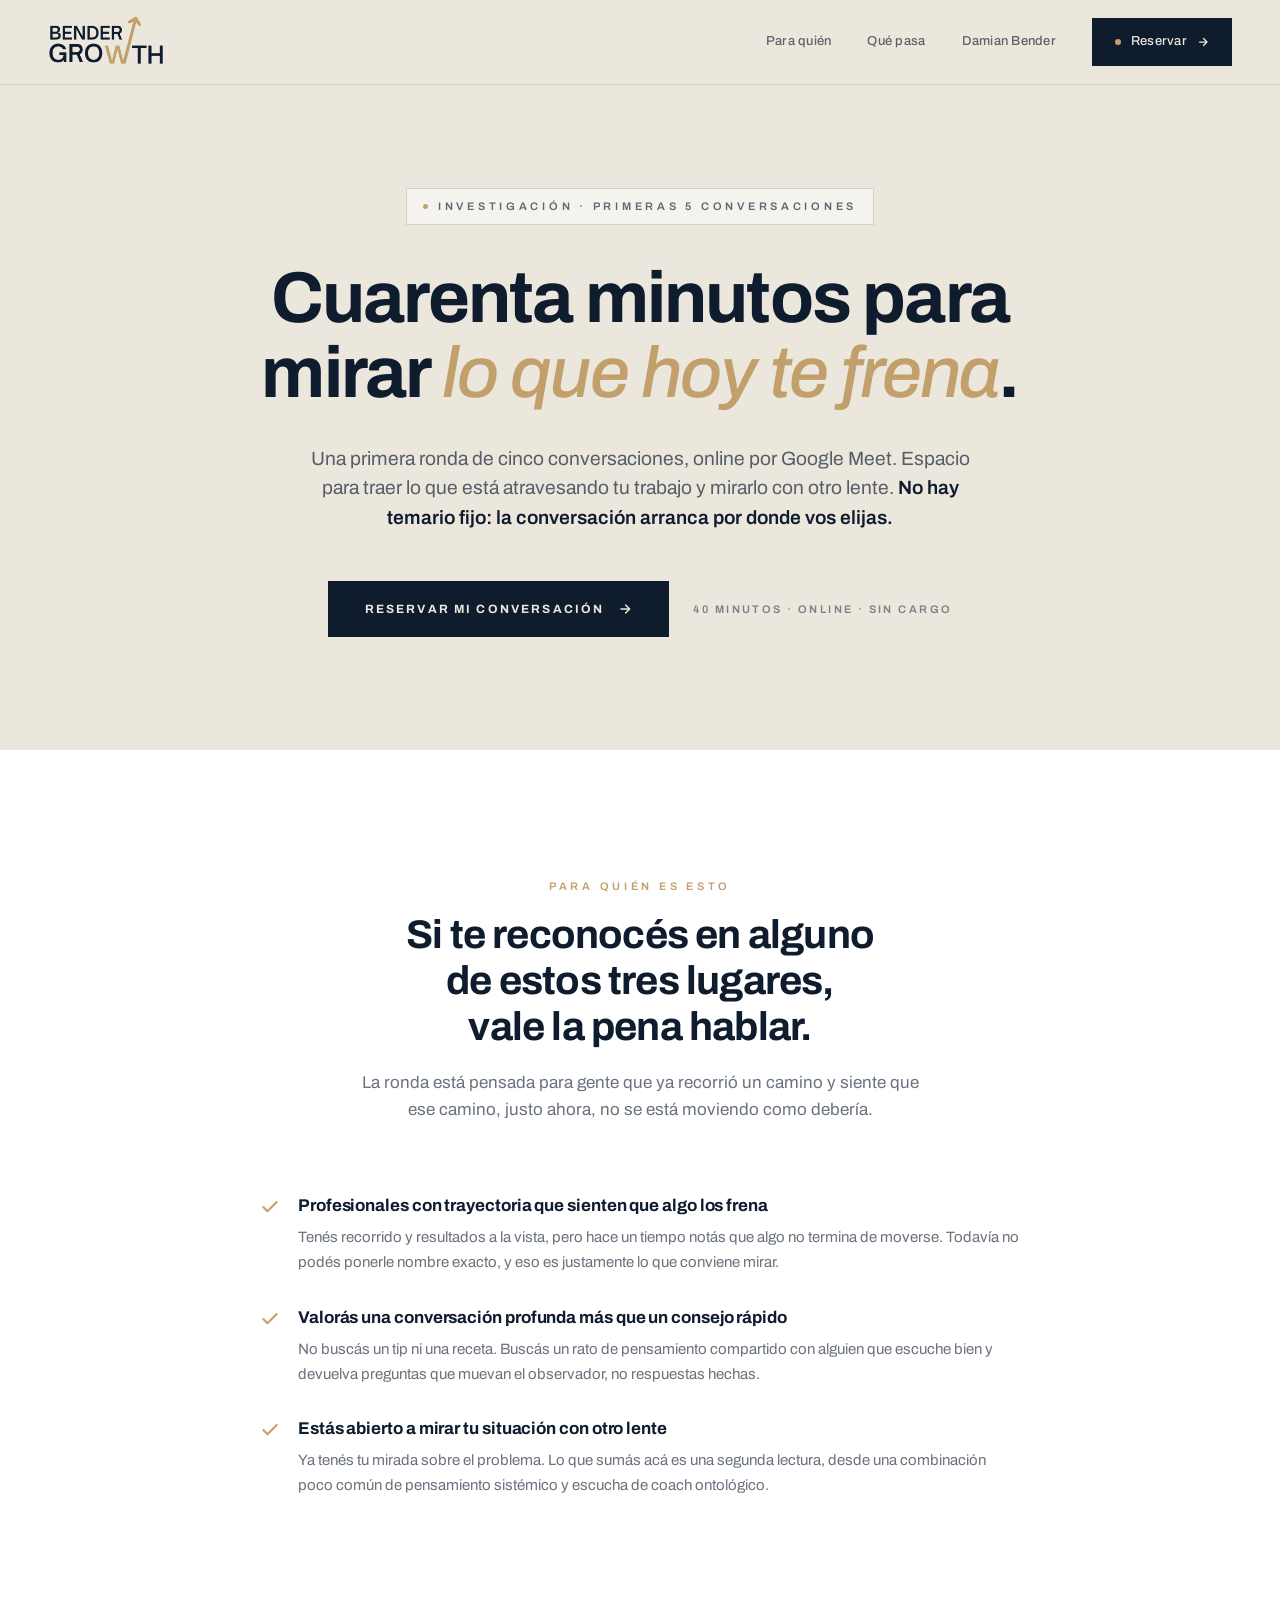
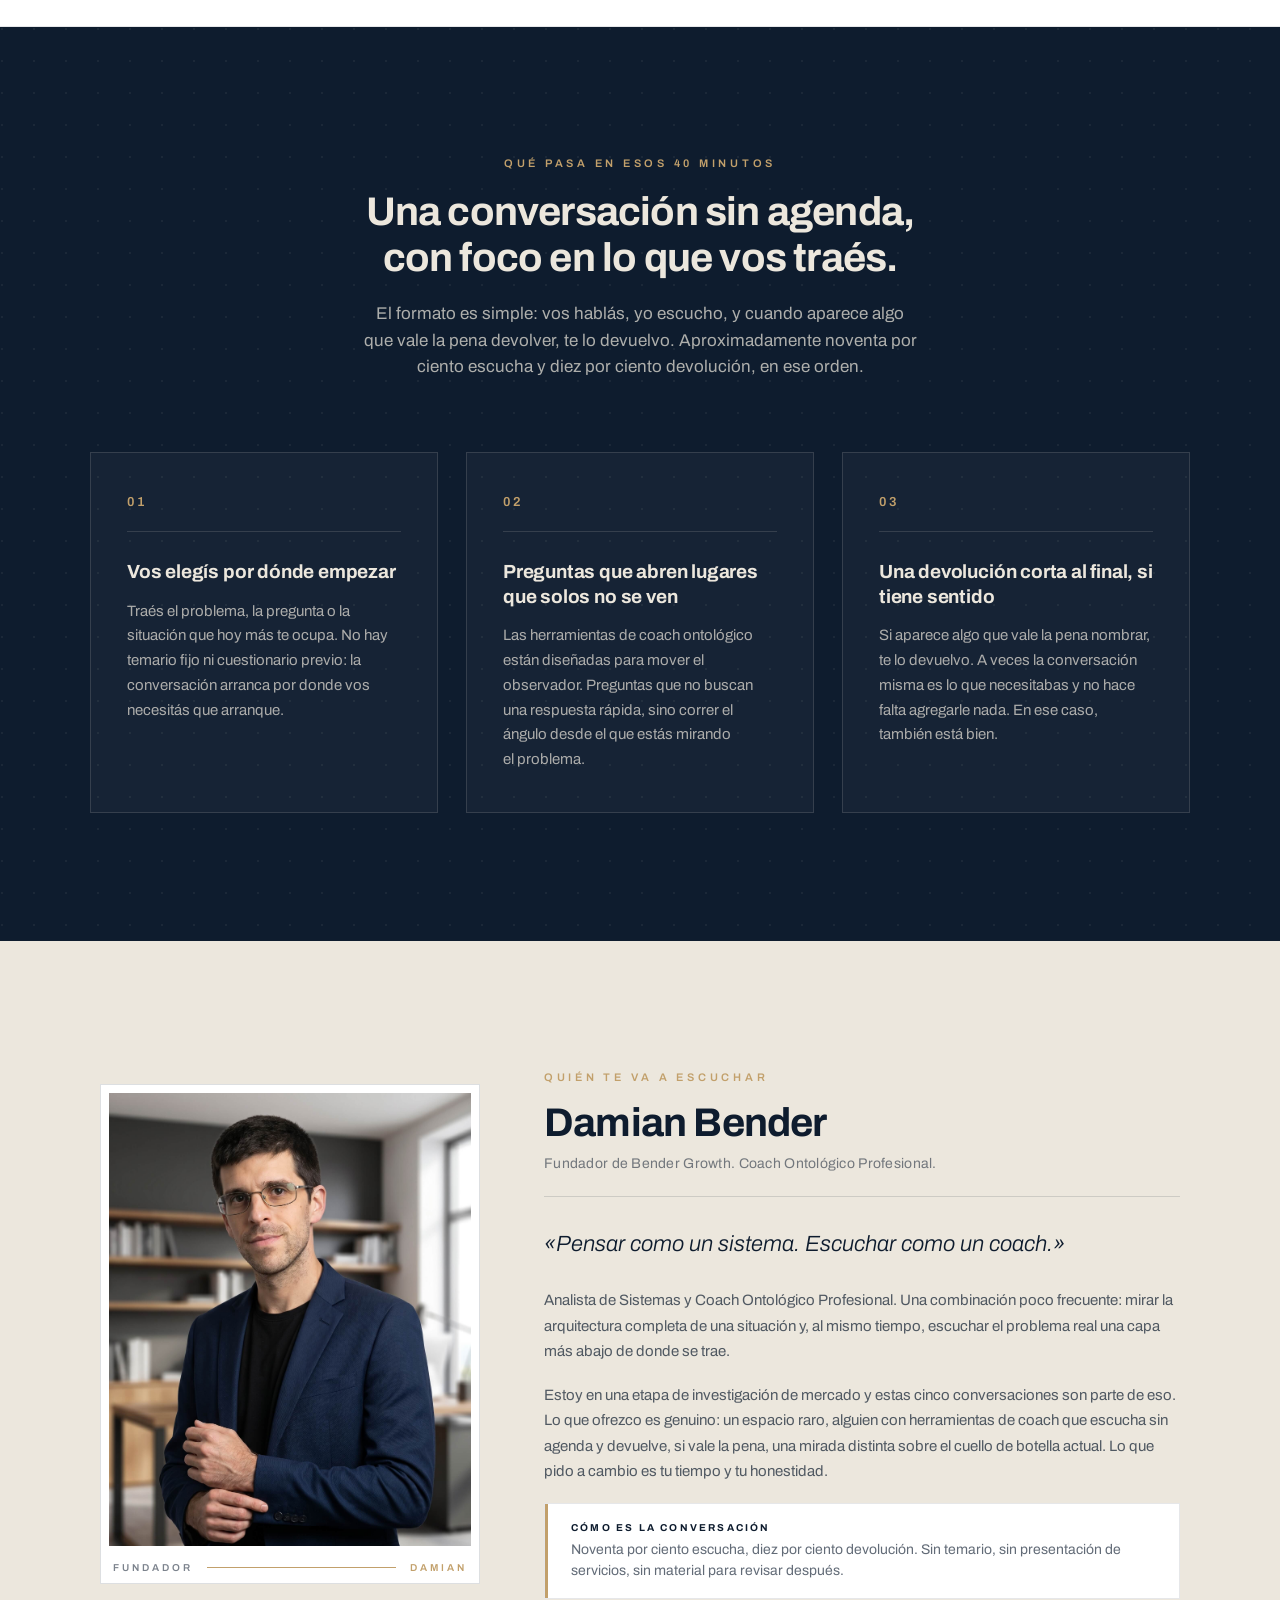
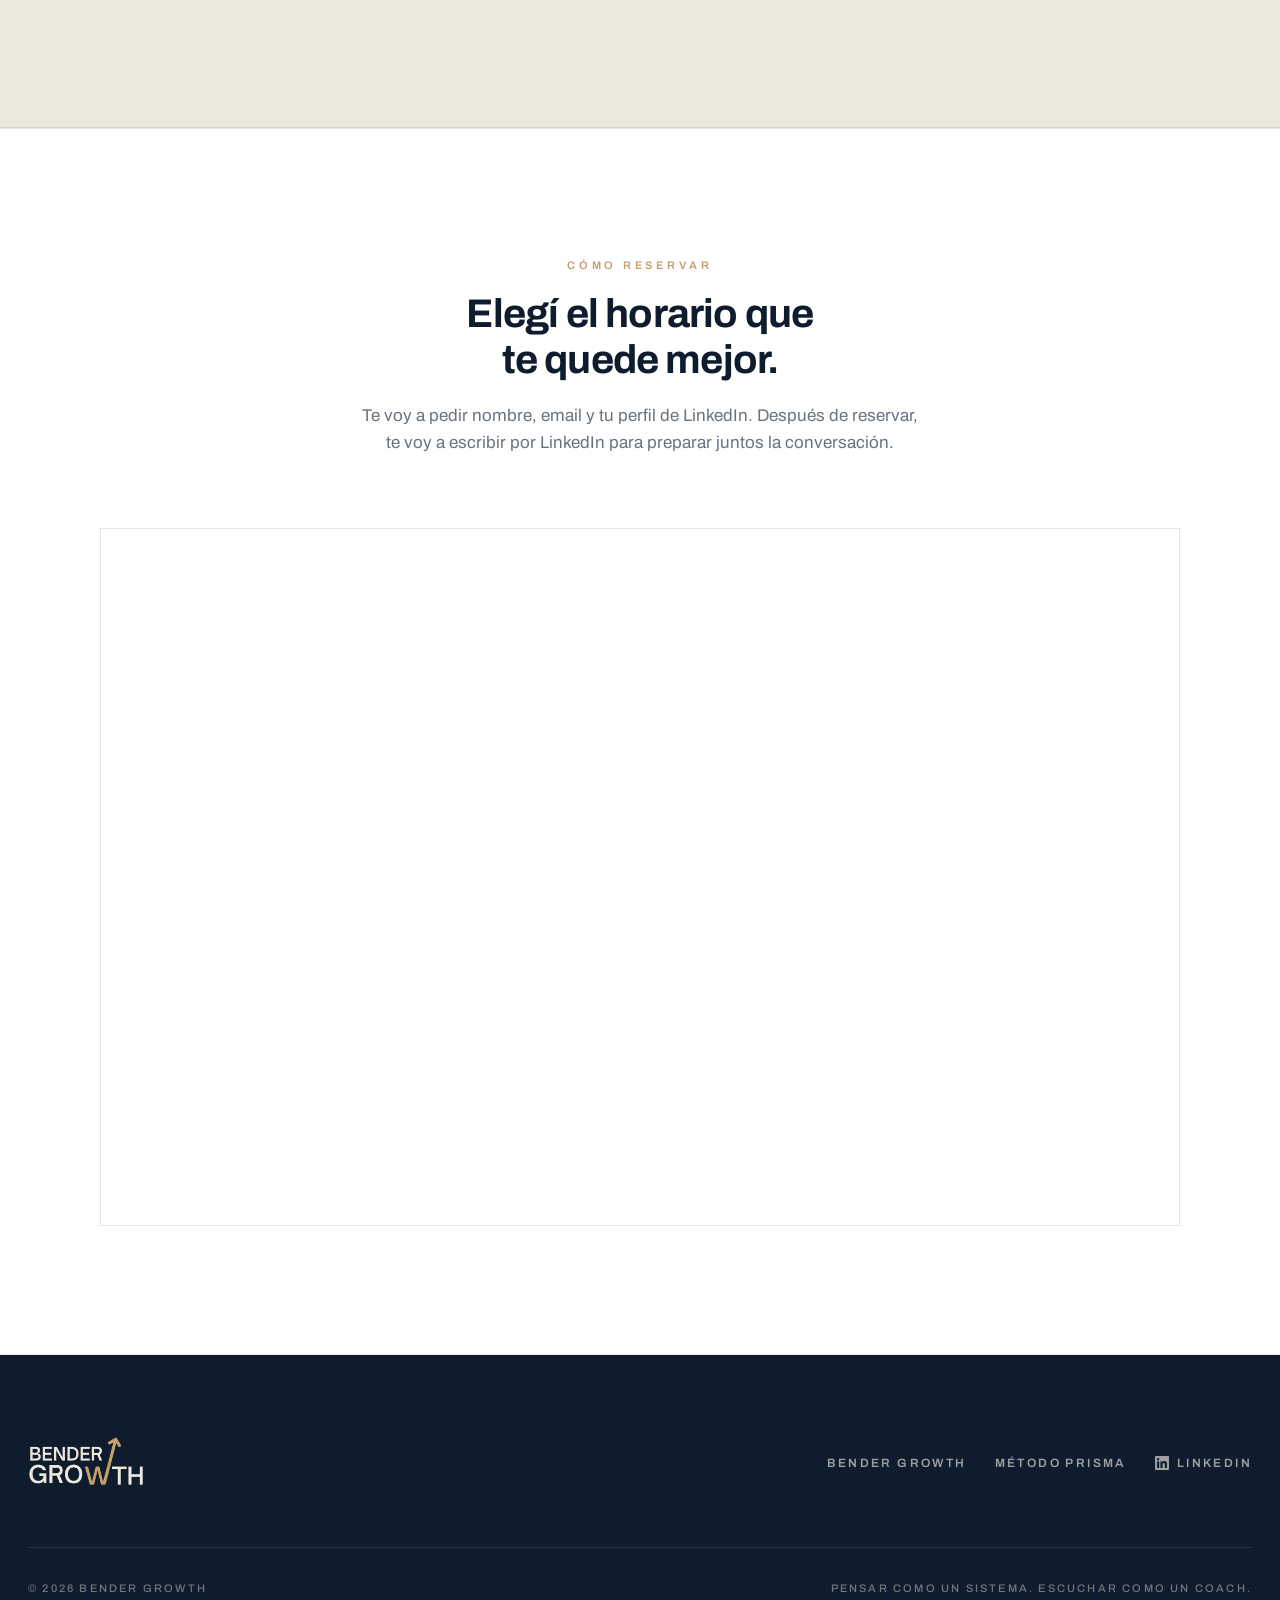
==== conversaciones/index.html @ 8d9580c8 "Create index.html de conversaciones" ====
<!DOCTYPE html>
<html lang="es">
<head>
  <meta charset="UTF-8" />
  <meta name="viewport" content="width=device-width, initial-scale=1.0" />

  <!-- Primary -->
  <title>Conversaciones · Bender Growth</title>
  <meta name="description" content="Una conversación de 40 minutos para conversar sobre tu negocio y, sobre todo, sobre vos. Una mirada de coach sobre lo que hoy está frenando tu crecimiento." />
  <link rel="canonical" href="/conversaciones" />
  <meta name="author" content="Damian Bender" />
  <meta name="theme-color" content="#0E1C2E" />

  <!-- Favicons -->
  <link rel="icon" href="/assets/favicon/favicon.ico" sizes="any" />
  <link rel="icon" type="image/png" sizes="32x32" href="/assets/favicon/favicon-32x32.png" />
  <link rel="apple-touch-icon" href="/assets/favicon/apple-touch-icon.png" />

  <!-- Open Graph -->
  <meta property="og:type" content="website" />
  <meta property="og:site_name" content="Bender Growth" />
  <meta property="og:locale" content="es_AR" />
  <meta property="og:title" content="Conversaciones · Bender Growth" />
  <meta property="og:description" content="Cuarenta minutos para mirar lo que hoy está frenando tu crecimiento. Primera ronda de cinco conversaciones." />
  <meta property="og:url" content="https://bendergrowth.org/conversaciones" />
  <meta property="og:image" content="https://bendergrowth.org/assets/img/og-conversaciones.png" />
  <meta property="og:image:width" content="1200" />
  <meta property="og:image:height" content="630" />
  <meta property="og:image:alt" content="Conversaciones · Bender Growth" />

  <!-- Twitter -->
  <meta name="twitter:card" content="summary_large_image" />
  <meta name="twitter:title" content="Conversaciones · Bender Growth" />
  <meta name="twitter:description" content="Cuarenta minutos para mirar lo que hoy está frenando tu crecimiento. Primera ronda de cinco conversaciones." />
  <meta name="twitter:image" content="https://bendergrowth.org/assets/img/og-conversaciones.png" />

  <!-- Fonts -->
  <link rel="preconnect" href="https://fonts.googleapis.com" />
  <link rel="preconnect" href="https://fonts.gstatic.com" crossorigin />
  <link href="https://fonts.googleapis.com/css2?family=Archivo:wght@300;400;500;600;700&display=swap" rel="stylesheet" />

  <!-- Styles -->
  <link rel="stylesheet" href="/css/global.css" />
  <link rel="stylesheet" href="/css/conversaciones.css" />

  <!-- Structured data -->
  <script type="application/ld+json">
  {
    "@context": "https://schema.org",
    "@type": "Service",
    "name": "Conversaciones · Bender Growth",
    "serviceType": "Conversación de exploración con coach ontológico",
    "url": "https://bendergrowth.org/conversaciones",
    "description": "Conversación de cuarenta minutos, online, con un coach ontológico, sobre lo que hoy frena el crecimiento profesional. Primera ronda de cinco conversaciones.",
    "areaServed": "Latinoamérica",
    "provider": {
      "@type": "ProfessionalService",
      "name": "Bender Growth",
      "url": "https://bendergrowth.org/",
      "founder": {
        "@type": "Person",
        "name": "Damian Bender",
        "sameAs": "https://www.linkedin.com/in/damian-bender/"
      }
    }
  }
  </script>
  <script type="application/ld+json">
  {
    "@context": "https://schema.org",
    "@type": "BreadcrumbList",
    "itemListElement": [
      { "@type": "ListItem", "position": 1, "name": "Bender Growth", "item": "https://bendergrowth.org/" },
      { "@type": "ListItem", "position": 2, "name": "Conversaciones", "item": "https://bendergrowth.org/conversaciones" }
    ]
  }
  </script>
</head>
<body>

  <!-- NAV -->
  <nav class="nav">
    <div class="nav-inner">
      <a href="/" class="nav-logo" aria-label="Bender Growth · Ir al inicio">
        <img src="/assets/img/logos/logo-bendergrowth-dark.png" alt="Bender Growth" width="180" height="52" />
      </a>
      <div class="nav-links">
        <a href="#para-quien">Para quién</a>
        <a href="#como-es">Qué pasa</a>
        <a href="#quien-soy">Damian Bender</a>
        <a href="#reservar" class="nav-cta">
          Reservar
          <svg width="12" height="12" viewBox="0 0 24 24" fill="none" stroke="currentColor" stroke-width="2.5" stroke-linecap="round" stroke-linejoin="round" aria-hidden="true"><path d="M5 12h14M13 5l7 7-7 7"/></svg>
        </a>
      </div>
    </div>
  </nav>

  <main>

  <!-- HERO -->
  <section id="top" class="hero">
    <span class="eyebrow-pill">Investigación · Primeras 5 conversaciones</span>
    <h1>Cuarenta minutos para mirar <em>lo que hoy te frena</em>.</h1>
    <p class="lead">
      Una primera ronda de cinco conversaciones, online por Google Meet. Espacio para traer lo que está atravesando tu trabajo y mirarlo con otro lente. <strong>No hay temario fijo: la conversación arranca por donde vos elijas.</strong>
    </p>
    <div class="hero-actions">
      <a href="#reservar" class="btn-dark">
        Reservar mi conversación
        <svg width="14" height="14" viewBox="0 0 24 24" fill="none" stroke="currentColor" stroke-width="2.5" stroke-linecap="round" stroke-linejoin="round" aria-hidden="true"><path d="M5 12h14M13 5l7 7-7 7"/></svg>
      </a>
      <span class="hero-note">40 minutos · Online · Sin cargo</span>
    </div>
  </section>

  <!-- PARA QUIÉN -->
  <section id="para-quien" class="section white">
    <div class="section-inner">
      <div class="section-head">
        <span class="eyebrow" style="margin-bottom: 18px;">Para quién es esto</span>
        <h2>Si te reconocés en alguno de estos tres lugares, vale la pena hablar.</h2>
        <p>
          La ronda está pensada para gente que ya recorrió un camino y siente que ese camino, justo ahora, no se está moviendo como debería.
        </p>
      </div>

      <div class="pq-single">
        <ul class="pq-list">
          <li class="pq-item si">
            <span class="pq-icon">
              <svg width="20" height="20" viewBox="0 0 24 24" fill="none" stroke="currentColor" stroke-width="2.5" stroke-linecap="round" stroke-linejoin="round" aria-hidden="true"><path d="M20 6L9 17l-5-5"/></svg>
            </span>
            <div>
              <h4>Profesionales con trayectoria que sienten que algo los frena</h4>
              <p>
                Tenés recorrido y resultados a la vista, pero hace un tiempo notás que algo no termina de moverse. Todavía no podés ponerle nombre exacto, y eso es justamente lo que conviene mirar.
              </p>
            </div>
          </li>
          <li class="pq-item si">
            <span class="pq-icon">
              <svg width="20" height="20" viewBox="0 0 24 24" fill="none" stroke="currentColor" stroke-width="2.5" stroke-linecap="round" stroke-linejoin="round" aria-hidden="true"><path d="M20 6L9 17l-5-5"/></svg>
            </span>
            <div>
              <h4>Valorás una conversación profunda más que un consejo rápido</h4>
              <p>
                No buscás un tip ni una receta. Buscás un rato de pensamiento compartido con alguien que escuche bien y devuelva preguntas que muevan el observador, no respuestas hechas.
              </p>
            </div>
          </li>
          <li class="pq-item si">
            <span class="pq-icon">
              <svg width="20" height="20" viewBox="0 0 24 24" fill="none" stroke="currentColor" stroke-width="2.5" stroke-linecap="round" stroke-linejoin="round" aria-hidden="true"><path d="M20 6L9 17l-5-5"/></svg>
            </span>
            <div>
              <h4>Estás abierto a mirar tu situación con otro lente</h4>
              <p>
                Ya tenés tu mirada sobre el problema. Lo que sumás acá es una segunda lectura, desde una combinación poco común de pensamiento sistémico y escucha de coach ontológico.
              </p>
            </div>
          </li>
        </ul>
      </div>
    </div>
  </section>

  <!-- QUÉ PASA EN ESOS 40 MINUTOS -->
  <section id="como-es" class="section dark">
    <div class="dotgrid"></div>
    <div class="section-inner">
      <div class="section-head dark">
        <span class="eyebrow" style="margin-bottom: 18px;">Qué pasa en esos 40 minutos</span>
        <h2>Una conversación sin agenda, con foco en lo que vos traés.</h2>
        <p>
          El formato es simple: vos hablás, yo escucho, y cuando aparece algo que vale la pena devolver, te lo devuelvo. Aproximadamente noventa por ciento escucha y diez por ciento devolución, en ese orden.
        </p>
      </div>

      <div class="momentos">
        <article class="momento">
          <span class="num">01</span>
          <h3>Vos elegís por dónde empezar</h3>
          <p>
            Traés el problema, la pregunta o la situación que hoy más te ocupa. No hay temario fijo ni cuestionario previo: la conversación arranca por donde vos necesitás que arranque.
          </p>
        </article>

        <article class="momento">
          <span class="num">02</span>
          <h3>Preguntas que abren lugares que solos no se ven</h3>
          <p>
            Las herramientas de coach ontológico están diseñadas para mover el observador. Preguntas que no buscan una respuesta rápida, sino correr el ángulo desde el que estás mirando el problema.
          </p>
        </article>

        <article class="momento">
          <span class="num">03</span>
          <h3>Una devolución corta al final, si tiene sentido</h3>
          <p>
            Si aparece algo que vale la pena nombrar, te lo devuelvo. A veces la conversación misma es lo que necesitabas y no hace falta agregarle nada. En ese caso, también está bien.
          </p>
        </article>
      </div>
    </div>
  </section>

  <!-- QUIÉN SOY -->
  <section id="quien-soy" class="section bone">
    <div class="fundador-grid">
      <div class="photo-frame">
        <div class="photo" role="img" aria-label="Retrato de Damian Bender"></div>
        <div class="photo-meta">
          <span>Fundador</span>
          <span class="hr-gold"></span>
          <span>Damian</span>
        </div>
      </div>

      <div class="fundador-content">
        <span class="eyebrow" style="display:block;">Quién te va a escuchar</span>
        <h2>Damian Bender</h2>
        <p class="fundador-role">Fundador de Bender Growth. Coach Ontológico Profesional.</p>

        <p class="quote">«Pensar como un sistema. Escuchar como un coach.»</p>

        <p class="bio">
          Analista de Sistemas y Coach Ontológico Profesional. Una combinación poco frecuente: mirar la arquitectura completa de una situación y, al mismo tiempo, escuchar el problema real una capa más abajo de donde se trae.
        </p>
        <p class="bio">
          Estoy en una etapa de investigación de mercado y estas cinco conversaciones son parte de eso. Lo que ofrezco es genuino: un espacio raro, alguien con herramientas de coach que escucha sin agenda y devuelve, si vale la pena, una mirada distinta sobre el cuello de botella actual. Lo que pido a cambio es tu tiempo y tu honestidad.
        </p>

        <div class="badge-block">
          <div class="badge-row">
            <div class="body">
              <span class="label">Cómo es la conversación</span>
              <p>Noventa por ciento escucha, diez por ciento devolución. Sin temario, sin presentación de servicios, sin material para revisar después.</p>
            </div>
          </div>
        </div>
      </div>
    </div>
  </section>

  <!-- RESERVAR + EMBED CAL.COM -->
  <section id="reservar" class="section white">
    <div class="section-inner">
      <div class="section-head">
        <span class="eyebrow" style="margin-bottom: 18px;">Cómo reservar</span>
        <h2>Elegí el horario que te quede mejor.</h2>
        <p>
          Te voy a pedir nombre, email y tu perfil de LinkedIn. Después de reservar, te voy a escribir por LinkedIn para preparar juntos la conversación.
        </p>
      </div>

      <!-- Cal.com inline embed -->
      <div class="cal-wrapper">
        <div id="cal-inline" style="width:100%; min-height:680px;"></div>
        <noscript>
          <div class="cal-fallback">
            <p>Para reservar necesitás tener JavaScript activado. También podés abrir el calendario directamente:</p>
            <a href="https://cal.com/bendergrowth/conversacion" target="_blank" rel="noopener noreferrer" class="btn-dark">
              Abrir calendario
              <svg width="14" height="14" viewBox="0 0 24 24" fill="none" stroke="currentColor" stroke-width="2.5" stroke-linecap="round" stroke-linejoin="round" aria-hidden="true"><path d="M7 17L17 7M7 7h10v10"/></svg>
            </a>
          </div>
        </noscript>
      </div>
    </div>
  </section>

  </main>

  <!-- FOOTER -->
  <footer>
    <div class="footer-inner">
      <div class="footer-top">
        <a href="/" class="footer-logo" aria-label="Bender Growth · Inicio">
          <img src="/assets/img/logos/logo-bendergrowth-light.png" alt="Bender Growth" width="180" height="56" />
        </a>

        <nav class="footer-nav" aria-label="Pie de página">
          <a href="/">Bender Growth</a>
          <a href="/metodo-prisma">Método Prisma</a>
          <a href="https://www.linkedin.com/in/damian-bender/" target="_blank" rel="noopener noreferrer" class="footer-li">
            <svg width="14" height="14" viewBox="0 0 24 24" fill="currentColor" aria-hidden="true"><path d="M20.447 20.452h-3.554v-5.569c0-1.328-.027-3.037-1.852-3.037-1.853 0-2.136 1.445-2.136 2.939v5.667H9.351V9h3.414v1.561h.046c.477-.9 1.637-1.85 3.37-1.85 3.601 0 4.267 2.37 4.267 5.455v6.286zM5.337 7.433a2.062 2.062 0 01-2.063-2.065 2.063 2.063 0 112.063 2.065zm1.782 13.019H3.555V9h3.564v11.452zM22.225 0H1.771C.792 0 0 .774 0 1.729v20.542C0 23.227.792 24 1.771 24h20.451C23.2 24 24 23.227 24 22.271V1.729C24 .774 23.2 0 22.222 0h.003z"/></svg>
            LinkedIn
          </a>
        </nav>
      </div>

      <div class="footer-bottom">
        <span>© <span data-year>2026</span> Bender Growth</span>
        <span>Pensar como un sistema. Escuchar como un coach.</span>
      </div>
    </div>
  </footer>

  <script src="/js/main.js" defer></script>

  <!-- Cal.com inline embed script -->
  <script type="text/javascript">
    (function (C, A, L) {
      let p = function (a, ar) { a.q.push(ar); };
      let d = C.document;
      C.Cal = C.Cal || function () {
        let cal = C.Cal;
        let ar = arguments;
        if (!cal.loaded) {
          cal.ns = {};
          cal.q = cal.q || [];
          d.head.appendChild(d.createElement("script")).src = A;
          cal.loaded = true;
        }
        if (ar[0] === L) {
          const api = function () { p(api, arguments); };
          const namespace = ar[1];
          api.q = api.q || [];
          if (typeof namespace === "string") {
            cal.ns[namespace] = cal.ns[namespace] || api;
            p(cal.ns[namespace], ar);
            p(cal, ["initNamespace", namespace]);
          } else { p(cal, ar); }
          return;
        }
        p(cal, ar);
      };
    })(window, "https://app.cal.com/embed/embed.js", "init");

    Cal("init", "conversacion", { origin: "https://cal.com" });

    Cal.ns.conversacion("inline", {
      elementOrSelector: "#cal-inline",
      config: { "layout": "month_view", "theme": "light" },
      calLink: "bendergrowth/conversacion"
    });

    Cal.ns.conversacion("ui", {
      "theme": "light",
      "hideEventTypeDetails": false,
      "layout": "month_view",
      "cssVarsPerTheme": {
        "light": {
          "cal-brand": "#0E1C2E"
        }
      }
    });
  </script>
</body>
</html>
---- css/global.css ----
/* ============================================================
   Bender Growth · global.css
   Tokens, reset, y componentes compartidos por todas las páginas.
   ============================================================ */

/* --- Tokens --- */
:root {
  --ink: #0E1C2E;
  --ink-2: #15273F;
  --bone: #ECE7DD;
  --bone-2: #FFFFFF;
  --gold: #C2A06B;
}

/* --- Reset / base --- */
* { box-sizing: border-box; }

html { scroll-behavior: smooth; }

body {
  margin: 0;
  background: var(--bone);
  color: var(--ink);
  font-family: 'Archivo', 'Helvetica Neue', Arial, sans-serif;
  -webkit-font-smoothing: antialiased;
  text-rendering: optimizeLegibility;
  font-size: 16px;
  line-height: 1.5;
}

::selection { background: var(--gold); color: var(--ink); }

a { color: inherit; text-decoration: none; }
img { display: block; max-width: 100%; }
h1, h2, h3, h4, p, ul, li { margin: 0; padding: 0; }
ul { list-style: none; }

/* Foco visible accesible para elementos interactivos */
a:focus-visible,
button:focus-visible {
  outline: 2px solid var(--gold);
  outline-offset: 3px;
}

/* --- Nav --- */
.nav {
  position: fixed; top: 0; left: 0; right: 0; z-index: 50;
  background: rgba(236, 231, 221, 0.94);
  backdrop-filter: blur(10px); -webkit-backdrop-filter: blur(10px);
  border-bottom: 1px solid rgba(14, 28, 46, 0.12);
}
.nav-inner {
  max-width: 1240px; margin: 0 auto; padding: 0 28px;
  display: flex; align-items: center; justify-content: space-between;
  height: 84px;
}
.nav-logo img { height: 56px; width: auto; }
.nav-links { display: flex; align-items: center; gap: 36px; }
.nav-links a { font-size: 13px; font-weight: 500; color: rgba(14,28,46,0.65); letter-spacing: 0.02em; }
.nav-links a:hover { color: var(--ink); }
.nav-cta {
  background: var(--ink); color: var(--bone) !important;
  padding: 13px 22px; font-size: 12px; font-weight: 600;
  letter-spacing: 0.06em; border: 1px solid var(--ink);
  display: inline-flex; align-items: center; gap: 10px;
  transition: color .2s;
}
.nav-cta:hover { color: var(--gold) !important; }

@media (max-width: 860px) {
  .nav-inner { height: 72px; padding: 0 18px; }
  .nav-logo img { height: 44px; }
  .nav-links { gap: 18px; }
  .nav-links a:not(.nav-cta) { display: none; }
}

/* --- Botones --- */
.btn-dark {
  background: var(--ink); color: var(--bone);
  padding: 18px 36px; font-size: 12px; font-weight: 700;
  letter-spacing: 0.18em; text-transform: uppercase;
  border: 1px solid var(--ink);
  display: inline-flex; align-items: center; gap: 14px;
  transition: background .2s, color .2s;
}
.btn-dark:hover { background: var(--ink-2); color: var(--gold); }

.btn-gold {
  background: var(--gold); color: var(--ink);
  padding: 20px 36px; font-size: 12px; font-weight: 700;
  letter-spacing: 0.20em; text-transform: uppercase;
  border: 1px solid var(--gold);
  display: inline-flex; align-items: center; justify-content: center; gap: 14px;
  transition: background .2s, border-color .2s;
}
.btn-gold:hover { background: var(--bone); border-color: var(--bone); }

.btn-ghost {
  font-size: 12px; font-weight: 600; letter-spacing: 0.18em;
  text-transform: uppercase; color: rgba(14,28,46,0.65);
  padding: 18px 4px; border-bottom: 1px solid rgba(14,28,46,0.25);
  display: inline-flex; align-items: center; gap: 10px;
  transition: color .2s, border-color .2s;
}
.btn-ghost:hover { color: var(--ink); border-color: var(--ink); }

/* --- Eyebrows --- */
.eyebrow {
  font-size: 11px; font-weight: 600; letter-spacing: 0.34em;
  text-transform: uppercase; color: var(--gold);
}
.eyebrow-pill {
  display: inline-flex; align-items: center; gap: 10px;
  font-size: 11px; font-weight: 600; letter-spacing: 0.34em;
  text-transform: uppercase; color: rgba(14,28,46,0.65);
  border: 1px solid rgba(14,28,46,0.16); background: rgba(255,255,255,0.5);
  padding: 9px 16px;
}
.eyebrow-pill::before {
  content: ""; display: inline-block; width: 5px; height: 5px;
  background: var(--gold); border-radius: 50%;
}

/* --- Sistema de secciones --- */
.section { padding: 128px 28px; }
.section-inner { max-width: 1240px; margin: 0 auto; }
.section.dark { background: var(--ink); color: var(--bone); position: relative; overflow: hidden; }
.section.white { background: var(--bone-2); border-top: 1px solid rgba(14,28,46,0.10); border-bottom: 1px solid rgba(14,28,46,0.10); }
.section.bone { background: var(--bone); border-bottom: 1px solid rgba(14,28,46,0.10); }

.dotgrid {
  position: absolute; inset: 0; opacity: 0.06; pointer-events: none;
  background-image: radial-gradient(circle at 2px 2px, var(--bone) 1px, transparent 0);
  background-size: 32px 32px;
}

h2.section-title {
  font-size: clamp(30px, 3.6vw, 44px); font-weight: 700;
  letter-spacing: -0.02em; line-height: 1.12; color: var(--ink);
  max-width: 22ch; text-wrap: balance;
}
h2.section-title.light { color: var(--bone); }

/* --- Encabezado de sección centrado (compartido) --- */
.section-head {
  text-align: center; margin: 0 auto 72px;
  max-width: 720px;
  display: flex; flex-direction: column; align-items: center;
}
.section-head h2 {
  font-size: clamp(28px, 3.4vw, 40px); font-weight: 700;
  letter-spacing: -0.02em; line-height: 1.15; color: var(--ink);
  max-width: 24ch; text-wrap: balance;
}
.section-head p {
  font-size: 17px; color: rgba(14,28,46,0.62);
  margin-top: 20px; max-width: 56ch; line-height: 1.55; text-wrap: pretty;
}

/* --- Marco de foto (fundador) — compartido por ambas páginas --- */
.photo-frame {
  background: var(--bone-2); border: 1px solid rgba(14,28,46,0.14);
  padding: 8px;
}
.photo-frame .photo {
  aspect-ratio: 4/5; background: var(--ink);
  background-image: url("/assets/img/fotos/damian-bender.jpeg");
  background-size: cover; background-position: center 22%;
}
.photo-meta {
  display: flex; justify-content: space-between; align-items: center;
  margin-top: 14px; padding: 0 4px;
}
.photo-meta span:first-child {
  font-size: 10px; font-weight: 600; letter-spacing: 0.30em;
  text-transform: uppercase; color: rgba(14,28,46,0.55);
}
.photo-meta .hr-gold {
  flex: 1; height: 1px; background: var(--gold); margin: 0 14px;
}
.photo-meta span:last-child {
  font-size: 10px; font-weight: 600; letter-spacing: 0.30em;
  text-transform: uppercase; color: var(--gold);
}

/* --- Átomos de fundador compartidos --- */
.fundador-role {
  font-size: 14px; color: rgba(14,28,46,0.55);
  padding-bottom: 22px; border-bottom: 1px solid rgba(14,28,46,0.14);
  margin-bottom: 32px; letter-spacing: 0.02em;
}
.fundador-content p.bio {
  font-size: 16px; line-height: 1.7; color: rgba(14,28,46,0.72);
  margin-bottom: 22px; text-wrap: pretty;
}
.fundador-content p.bio strong { color: var(--ink); font-weight: 600; }

/* --- Footer --- */
footer {
  background: var(--ink); color: var(--bone);
  padding: 80px 28px 40px;
}
.footer-inner { max-width: 1240px; margin: 0 auto; }
.footer-top {
  display: flex; flex-wrap: wrap; justify-content: space-between;
  align-items: center; gap: 32px; margin-bottom: 56px;
}
.footer-logo img { height: 56px; width: auto; }
.footer-nav {
  display: flex; gap: 28px; align-items: center; flex-wrap: wrap;
}
.footer-nav a {
  font-size: 12px; letter-spacing: 0.20em; text-transform: uppercase;
  color: rgba(236,231,221,0.65); font-weight: 600;
  transition: color .2s;
}
.footer-nav a:hover { color: var(--bone); }
.footer-nav a.footer-li { display: inline-flex; align-items: center; gap: 8px; }
.footer-bottom {
  display: flex; flex-wrap: wrap; justify-content: space-between;
  align-items: center; gap: 16px; padding-top: 32px;
  border-top: 1px solid rgba(236,231,221,0.12);
}
.footer-bottom span {
  font-size: 11px; letter-spacing: 0.20em; text-transform: uppercase;
  color: rgba(236,231,221,0.45); font-weight: 500;
}
---- css/conversaciones.css ----
/* ============================================================
   Bender Growth · conversaciones.css
   Estilos específicos de /conversaciones.
   Depende de global.css.

   Nota: algunos bloques (hero, fundador-grid, .pq-*) reutilizan
   patrones visuales del Método Prisma, replicados acá para que
   esta página sea autocontenida (mismo criterio que home.css
   y metodo-prisma.css).
   ============================================================ */

/* Punto dorado antes del CTA del nav (consistencia con metodo-prisma) */
.nav-cta::before {
  content: ""; display: inline-block; width: 6px; height: 6px;
  background: var(--gold); border-radius: 50%;
}

/* --- Hero (centrado, mismo patrón que metodo-prisma) --- */
.hero {
  padding: 188px 28px 112px; max-width: 1080px; margin: 0 auto;
  display: flex; flex-direction: column; align-items: center; text-align: center;
}
.hero h1 {
  font-size: clamp(40px, 6vw, 72px); font-weight: 700;
  letter-spacing: -0.025em; line-height: 1.05; color: var(--ink);
  margin: 36px 0 32px; max-width: 18ch; text-wrap: balance;
}
.hero h1 em { color: var(--gold); font-weight: 500; font-style: italic; }
.hero p.lead {
  font-size: clamp(17px, 1.5vw, 20px); line-height: 1.55;
  color: rgba(14,28,46,0.68); max-width: 62ch; margin-bottom: 48px;
  text-wrap: pretty;
}
.hero p.lead strong { color: var(--ink); font-weight: 600; }
.hero-actions {
  display: flex; flex-wrap: wrap; align-items: center;
  justify-content: center; gap: 24px;
}
.hero-note {
  font-size: 11px; letter-spacing: 0.22em; text-transform: uppercase;
  color: rgba(14,28,46,0.5); font-weight: 600;
}

/* --- Para quién (variante de una columna, centrada) --- */
.pq-single {
  max-width: 760px; margin: 0 auto;
}
.pq-single .pq-list {
  display: flex; flex-direction: column; gap: 32px;
}
.pq-item { display: flex; gap: 18px; align-items: flex-start; }
.pq-item .pq-icon { flex-shrink: 0; margin-top: 2px; }
.pq-item.si .pq-icon { color: var(--gold); }
.pq-item h4 {
  font-size: 17px; font-weight: 700; color: var(--ink);
  letter-spacing: -0.005em; line-height: 1.3;
}
.pq-item p {
  font-size: 15px; line-height: 1.65; color: rgba(14,28,46,0.62);
  margin-top: 8px; text-wrap: pretty;
}

/* --- Sección oscura: encabezado adaptado --- */
.section.dark .section-head h2 { color: var(--bone); }
.section.dark .section-head p { color: rgba(236,231,221,0.72); }
.section.dark .eyebrow { color: var(--gold); }

/* --- Momentos (qué pasa en esos 40 min): 3 columnas sobre fondo dark --- */
.momentos {
  position: relative; z-index: 1;
  display: grid; grid-template-columns: repeat(3, 1fr); gap: 28px;
  max-width: 1100px; margin: 0 auto;
}
@media (max-width: 880px) { .momentos { grid-template-columns: 1fr; } }
.momento {
  padding: 40px 36px;
  border: 1px solid rgba(236,231,221,0.14);
  background: rgba(255,255,255,0.03);
  display: flex; flex-direction: column;
}
.momento .num {
  font-size: 13px; font-weight: 600; letter-spacing: 0.20em;
  color: var(--gold);
  margin-bottom: 28px;
  padding-bottom: 18px;
  border-bottom: 1px solid rgba(236,231,221,0.14);
  display: inline-block;
}
.momento h3 {
  font-size: 19px; font-weight: 700; color: var(--bone);
  margin-bottom: 14px; letter-spacing: -0.01em; line-height: 1.3;
}
.momento p {
  font-size: 15px; line-height: 1.65; color: rgba(236,231,221,0.7);
  text-wrap: pretty;
}

/* --- Fundador (mismo patrón que metodo-prisma) --- */
.fundador-grid {
  max-width: 1080px; margin: 0 auto;
  display: grid; grid-template-columns: 380px 1fr; gap: 64px; align-items: center;
}
@media (max-width: 860px) {
  .fundador-grid { grid-template-columns: 1fr; gap: 48px; }
  .photo-frame { max-width: 380px; margin: 0 auto; }
}
.fundador-content h2 {
  font-size: clamp(28px, 3.6vw, 40px); font-weight: 700;
  letter-spacing: -0.02em; line-height: 1.1; color: var(--ink);
  margin: 16px 0 8px;
}
.fundador-content .quote {
  font-size: 22px; font-weight: 300; font-style: italic;
  line-height: 1.4; color: var(--ink); margin-bottom: 28px;
}
.fundador-content p.bio {
  font-size: 15px; line-height: 1.7; color: rgba(14,28,46,0.7);
  margin-bottom: 18px; text-wrap: pretty;
}
.badge-block { display: flex; flex-direction: column; gap: 14px; margin-top: 12px; }
.badge-row {
  display: flex; gap: 14px; align-items: flex-start;
  padding: 16px 20px; background: var(--bone-2);
  border: 1px solid rgba(14,28,46,0.10); position: relative;
}
.badge-row::before {
  content: ""; position: absolute; left: 0; top: 0; bottom: 0;
  width: 3px; background: var(--gold);
}
.badge-row .body { margin-left: 6px; }
.badge-row .label {
  font-size: 10px; font-weight: 700; letter-spacing: 0.22em;
  text-transform: uppercase; color: var(--ink);
  display: block; margin-bottom: 4px;
}
.badge-row p { font-size: 14px; line-height: 1.55; color: rgba(14,28,46,0.65); }

/* --- Wrapper del embed de Cal.com --- */
.cal-wrapper {
  max-width: 1080px; margin: 0 auto;
  background: var(--bone-2);
  border: 1px solid rgba(14,28,46,0.10);
  padding: 8px;
}
#cal-inline {
  background: var(--bone-2);
}
.cal-fallback {
  padding: 48px 28px; text-align: center;
}
.cal-fallback p {
  font-size: 15px; color: rgba(14,28,46,0.7);
  margin-bottom: 24px;
}

/* Ajuste responsive para el hero en pantallas chicas */
@media (max-width: 720px) {
  .hero { padding: 148px 22px 80px; }
  .section { padding: 88px 22px; }
}
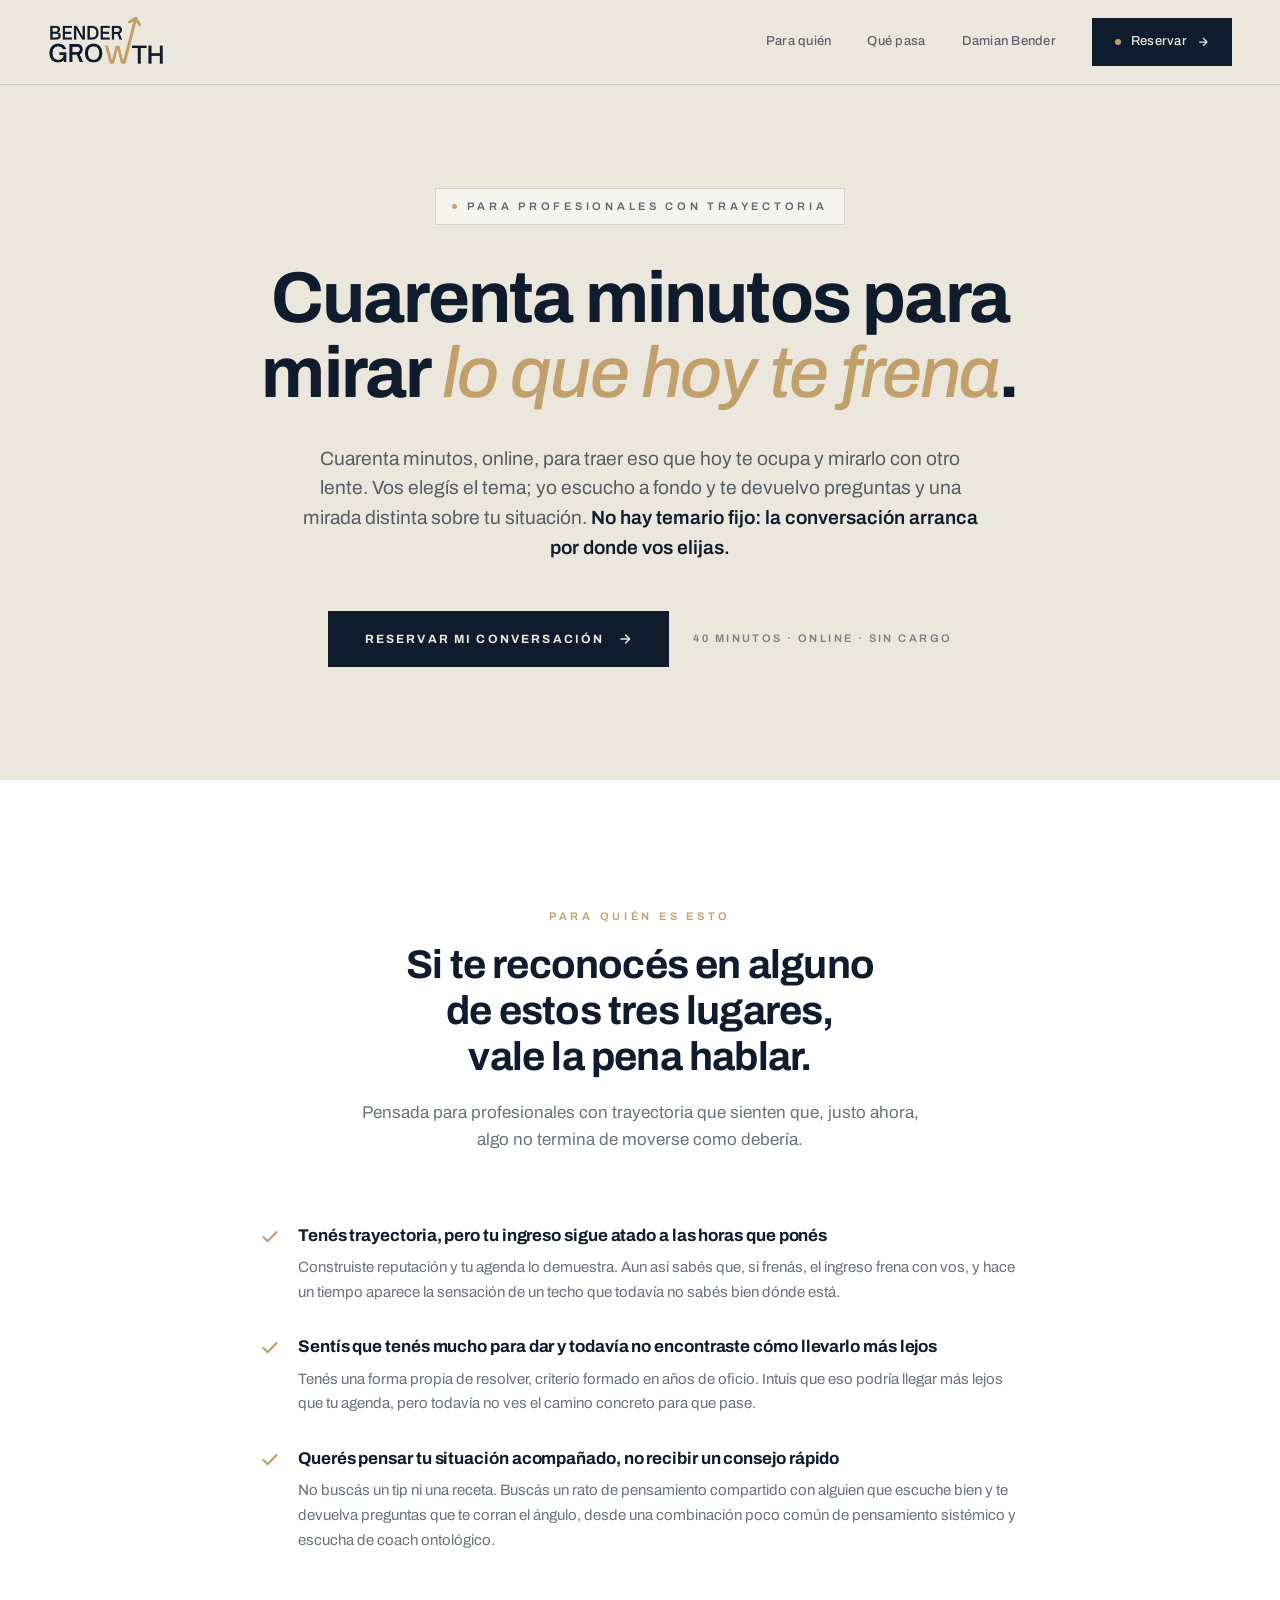
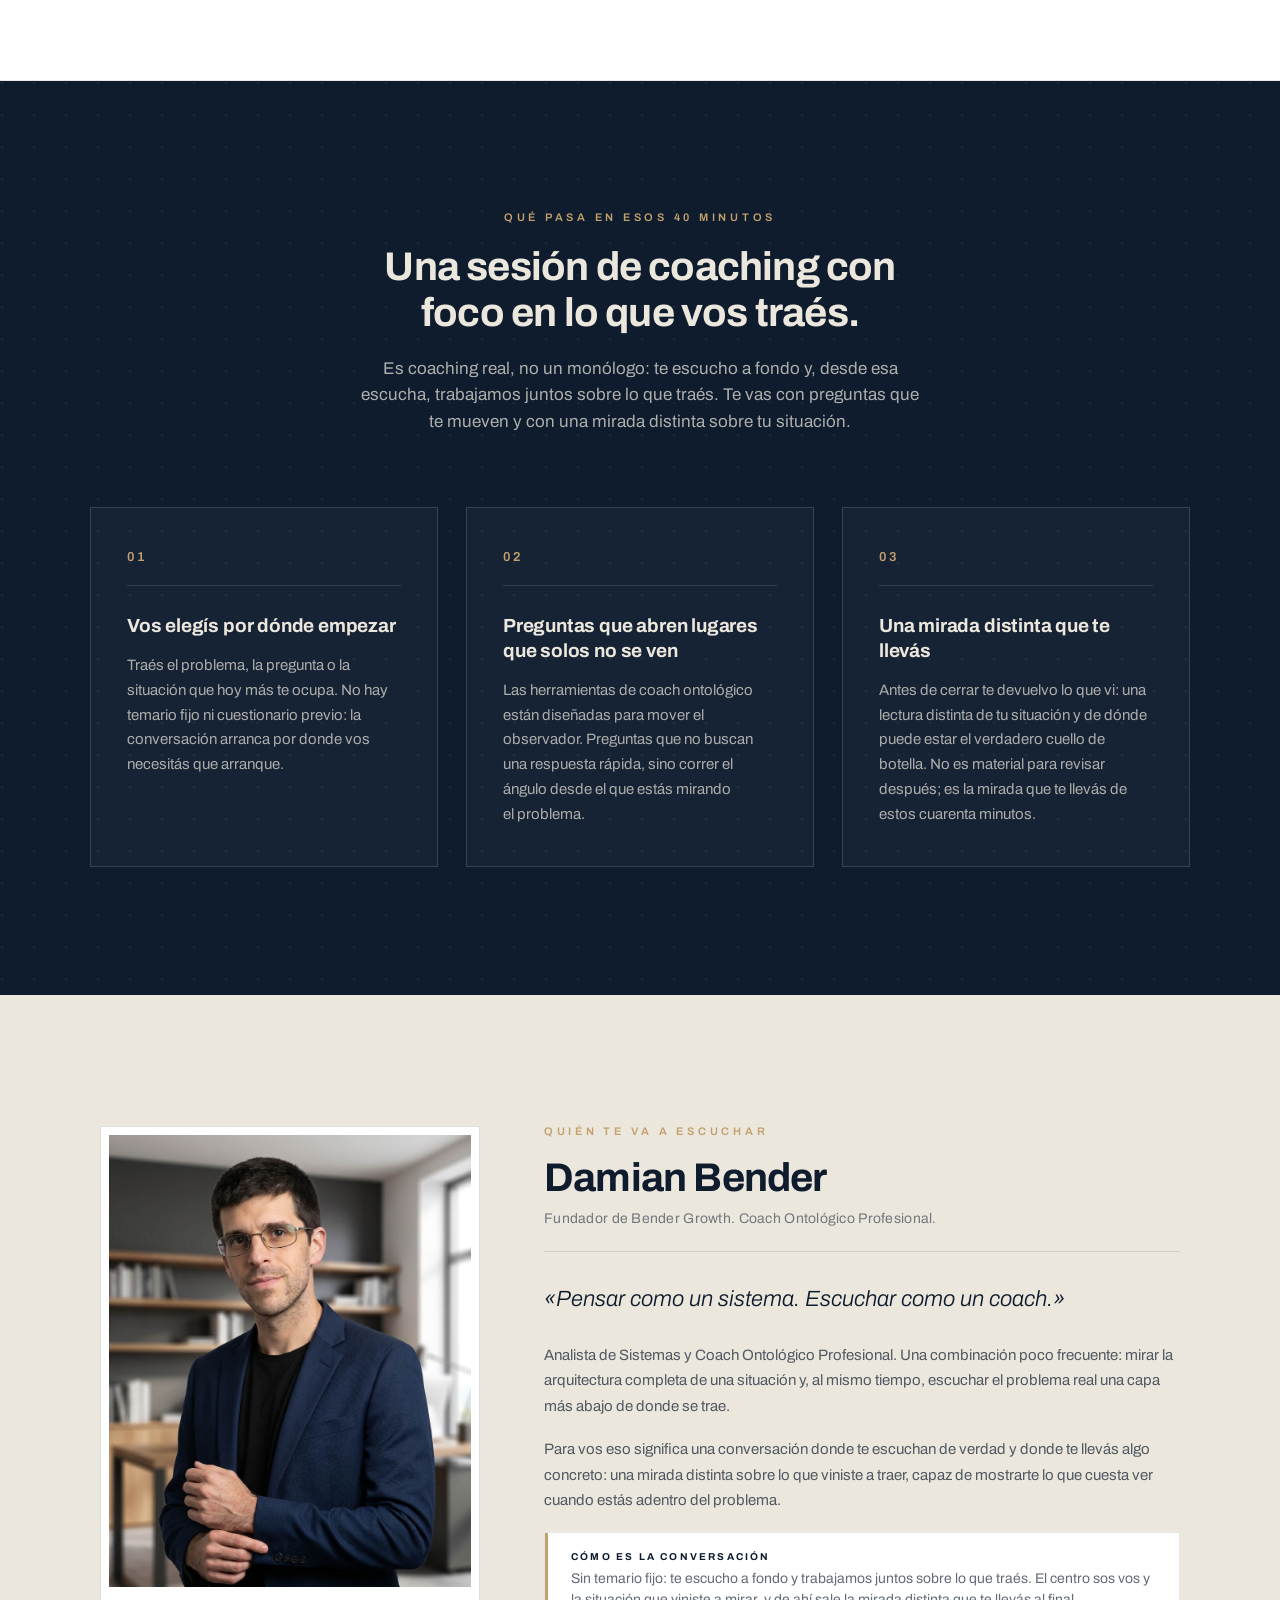
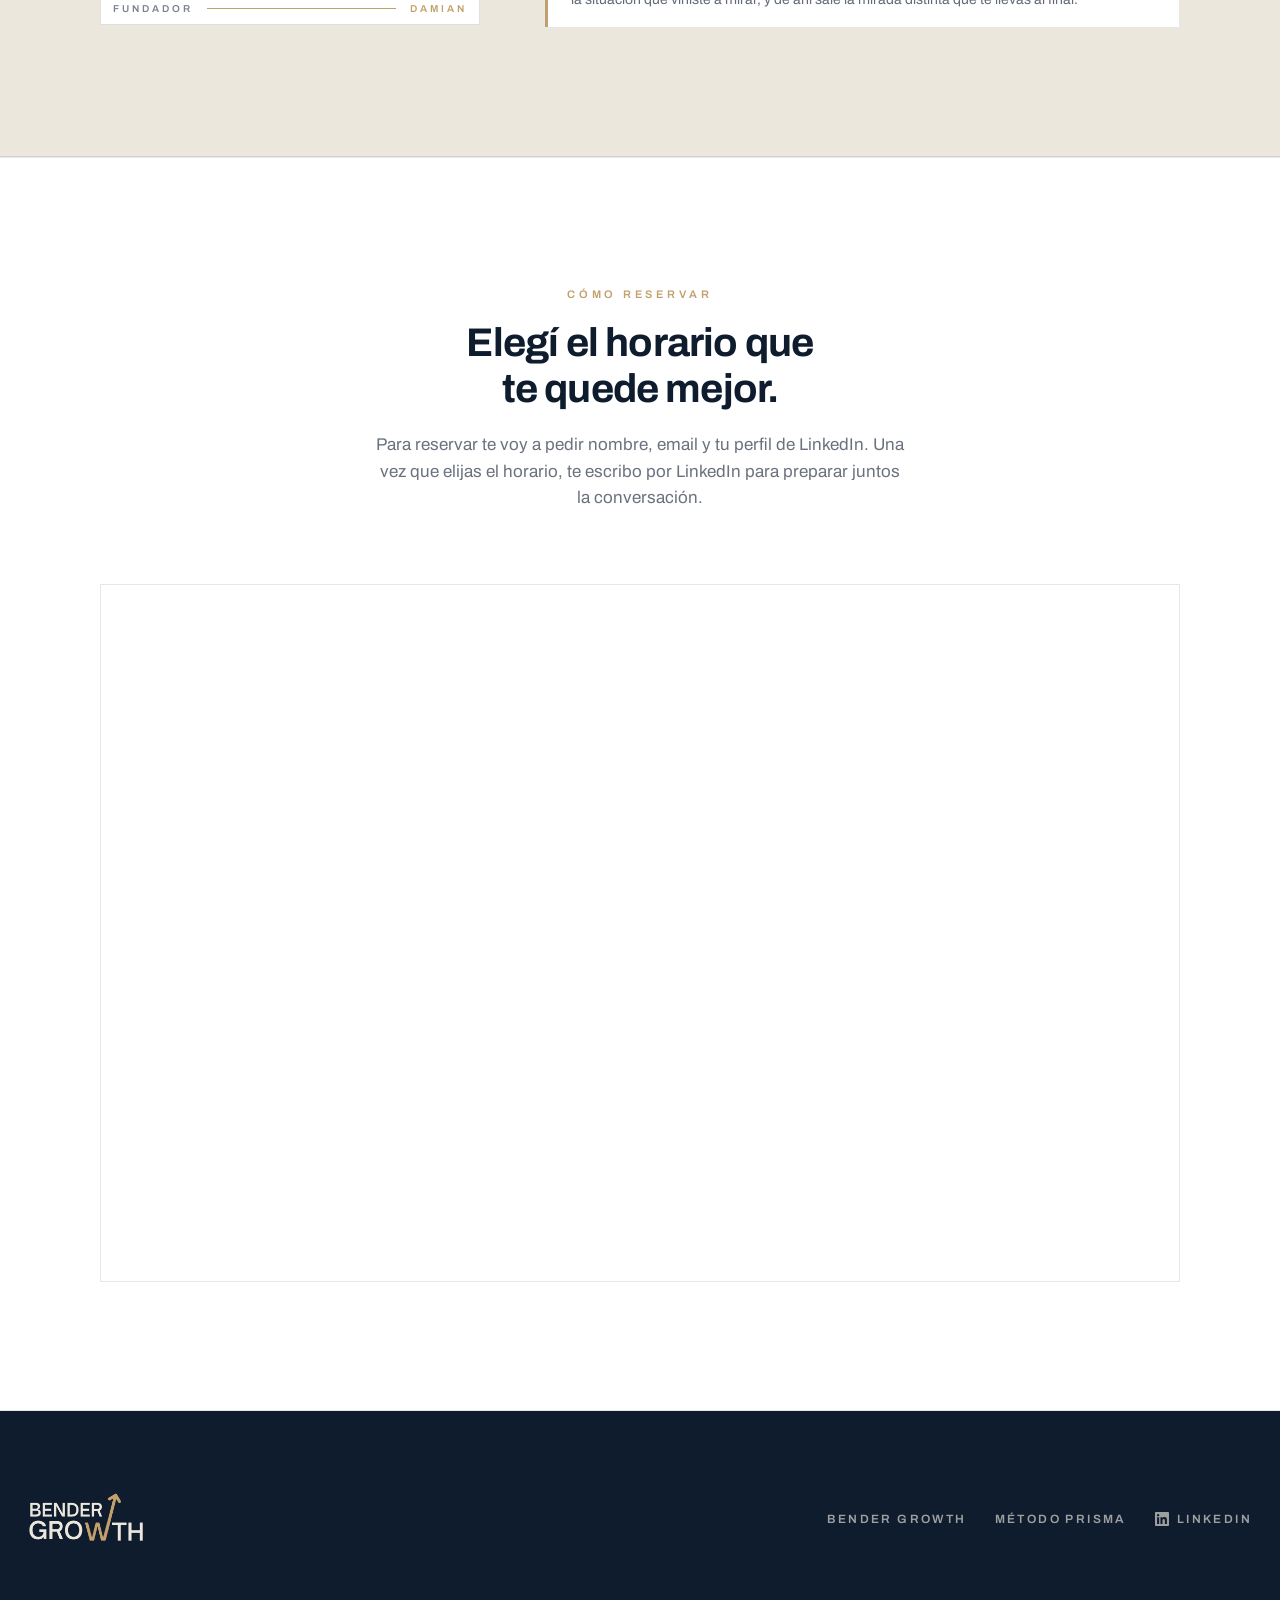
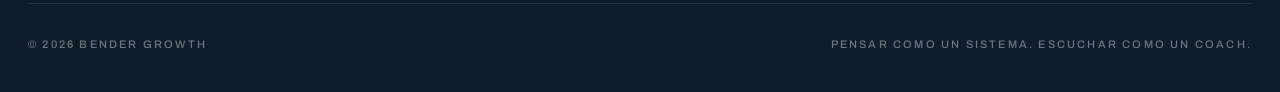
==== commit 822b4ead: "Actualización de index en conversaciones, adición de nuevas imágenes y cambios generales" ====
--- a/conversaciones/index.html
+++ b/conversaciones/index.html
@@ -6,7 +6,7 @@
 
   <!-- Primary -->
   <title>Conversaciones · Bender Growth</title>
-  <meta name="description" content="Una conversación de 40 minutos para conversar sobre tu negocio y, sobre todo, sobre vos. Una mirada de coach sobre lo que hoy está frenando tu crecimiento." />
+  <meta name="description" content="Cuarenta minutos, online y sin cargo, para mirar con otro lente lo que hoy te frena. Una sesión de coaching donde traés vos el tema y te llevás preguntas y una mirada distinta sobre tu situación." />
   <link rel="canonical" href="/conversaciones" />
   <meta name="author" content="Damian Bender" />
   <meta name="theme-color" content="#0E1C2E" />
@@ -21,7 +21,7 @@
   <meta property="og:site_name" content="Bender Growth" />
   <meta property="og:locale" content="es_AR" />
   <meta property="og:title" content="Conversaciones · Bender Growth" />
-  <meta property="og:description" content="Cuarenta minutos para mirar lo que hoy está frenando tu crecimiento. Primera ronda de cinco conversaciones." />
+  <meta property="og:description" content="Cuarenta minutos, online, para mirar lo que hoy te frena. Una sesión de coaching donde traés el tema y te llevás una mirada distinta sobre tu situación." />
   <meta property="og:url" content="https://bendergrowth.org/conversaciones" />
   <meta property="og:image" content="https://bendergrowth.org/assets/img/og-conversaciones.png" />
   <meta property="og:image:width" content="1200" />
@@ -31,7 +31,7 @@
   <!-- Twitter -->
   <meta name="twitter:card" content="summary_large_image" />
   <meta name="twitter:title" content="Conversaciones · Bender Growth" />
-  <meta name="twitter:description" content="Cuarenta minutos para mirar lo que hoy está frenando tu crecimiento. Primera ronda de cinco conversaciones." />
+  <meta name="twitter:description" content="Cuarenta minutos, online, para mirar lo que hoy te frena. Una sesión de coaching donde traés el tema y te llevás una mirada distinta sobre tu situación." />
   <meta name="twitter:image" content="https://bendergrowth.org/assets/img/og-conversaciones.png" />
 
   <!-- Fonts -->
@@ -51,7 +51,7 @@
     "name": "Conversaciones · Bender Growth",
     "serviceType": "Conversación de exploración con coach ontológico",
     "url": "https://bendergrowth.org/conversaciones",
-    "description": "Conversación de cuarenta minutos, online, con un coach ontológico, sobre lo que hoy frena el crecimiento profesional. Primera ronda de cinco conversaciones.",
+    "description": "Conversación de cuarenta minutos, online, con un coach ontológico, sobre lo que hoy frena el crecimiento profesional. Traés vos el tema y te llevás preguntas y una mirada distinta sobre tu situación.",
     "areaServed": "Latinoamérica",
     "provider": {
       "@type": "ProfessionalService",
@@ -100,10 +100,10 @@
 
   <!-- HERO -->
   <section id="top" class="hero">
-    <span class="eyebrow-pill">Investigación · Primeras 5 conversaciones</span>
+    <span class="eyebrow-pill">Para profesionales con trayectoria</span>
     <h1>Cuarenta minutos para mirar <em>lo que hoy te frena</em>.</h1>
     <p class="lead">
-      Una primera ronda de cinco conversaciones, online por Google Meet. Espacio para traer lo que está atravesando tu trabajo y mirarlo con otro lente. <strong>No hay temario fijo: la conversación arranca por donde vos elijas.</strong>
+      Cuarenta minutos, online, para traer eso que hoy te ocupa y mirarlo con otro lente. Vos elegís el tema; yo escucho a fondo y te devuelvo preguntas y una mirada distinta sobre tu situación. <strong>No hay temario fijo: la conversación arranca por donde vos elijas.</strong>
     </p>
     <div class="hero-actions">
       <a href="#reservar" class="btn-dark">
@@ -121,7 +121,7 @@
         <span class="eyebrow" style="margin-bottom: 18px;">Para quién es esto</span>
         <h2>Si te reconocés en alguno de estos tres lugares, vale la pena hablar.</h2>
         <p>
-          La ronda está pensada para gente que ya recorrió un camino y siente que ese camino, justo ahora, no se está moviendo como debería.
+          Pensada para profesionales con trayectoria que sienten que, justo ahora, algo no termina de moverse como debería.
         </p>
       </div>
 
@@ -132,9 +132,9 @@
               <svg width="20" height="20" viewBox="0 0 24 24" fill="none" stroke="currentColor" stroke-width="2.5" stroke-linecap="round" stroke-linejoin="round" aria-hidden="true"><path d="M20 6L9 17l-5-5"/></svg>
             </span>
             <div>
-              <h4>Profesionales con trayectoria que sienten que algo los frena</h4>
+              <h4>Tenés trayectoria, pero tu ingreso sigue atado a las horas que ponés</h4>
               <p>
-                Tenés recorrido y resultados a la vista, pero hace un tiempo notás que algo no termina de moverse. Todavía no podés ponerle nombre exacto, y eso es justamente lo que conviene mirar.
+                Construiste reputación y tu agenda lo demuestra. Aun así sabés que, si frenás, el ingreso frena con vos, y hace un tiempo aparece la sensación de un techo que todavía no sabés bien dónde está.
               </p>
             </div>
           </li>
@@ -143,9 +143,9 @@
               <svg width="20" height="20" viewBox="0 0 24 24" fill="none" stroke="currentColor" stroke-width="2.5" stroke-linecap="round" stroke-linejoin="round" aria-hidden="true"><path d="M20 6L9 17l-5-5"/></svg>
             </span>
             <div>
-              <h4>Valorás una conversación profunda más que un consejo rápido</h4>
+              <h4>Sentís que tenés mucho para dar y todavía no encontraste cómo llevarlo más lejos</h4>
               <p>
-                No buscás un tip ni una receta. Buscás un rato de pensamiento compartido con alguien que escuche bien y devuelva preguntas que muevan el observador, no respuestas hechas.
+                Tenés una forma propia de resolver, criterio formado en años de oficio. Intuís que eso podría llegar más lejos que tu agenda, pero todavía no ves el camino concreto para que pase.
               </p>
             </div>
           </li>
@@ -154,9 +154,9 @@
               <svg width="20" height="20" viewBox="0 0 24 24" fill="none" stroke="currentColor" stroke-width="2.5" stroke-linecap="round" stroke-linejoin="round" aria-hidden="true"><path d="M20 6L9 17l-5-5"/></svg>
             </span>
             <div>
-              <h4>Estás abierto a mirar tu situación con otro lente</h4>
+              <h4>Querés pensar tu situación acompañado, no recibir un consejo rápido</h4>
               <p>
-                Ya tenés tu mirada sobre el problema. Lo que sumás acá es una segunda lectura, desde una combinación poco común de pensamiento sistémico y escucha de coach ontológico.
+                No buscás un tip ni una receta. Buscás un rato de pensamiento compartido con alguien que escuche bien y te devuelva preguntas que te corran el ángulo, desde una combinación poco común de pensamiento sistémico y escucha de coach ontológico.
               </p>
             </div>
           </li>
@@ -171,9 +171,9 @@
     <div class="section-inner">
       <div class="section-head dark">
         <span class="eyebrow" style="margin-bottom: 18px;">Qué pasa en esos 40 minutos</span>
-        <h2>Una conversación sin agenda, con foco en lo que vos traés.</h2>
+        <h2>Una sesión de coaching con foco en lo que vos traés.</h2>
         <p>
-          El formato es simple: vos hablás, yo escucho, y cuando aparece algo que vale la pena devolver, te lo devuelvo. Aproximadamente noventa por ciento escucha y diez por ciento devolución, en ese orden.
+          Es coaching real, no un monólogo: te escucho a fondo y, desde esa escucha, trabajamos juntos sobre lo que traés. Te vas con preguntas que te mueven y con una mirada distinta sobre tu situación.
         </p>
       </div>
 
@@ -196,9 +196,9 @@
 
         <article class="momento">
           <span class="num">03</span>
-          <h3>Una devolución corta al final, si tiene sentido</h3>
+          <h3>Una mirada distinta que te llevás</h3>
           <p>
-            Si aparece algo que vale la pena nombrar, te lo devuelvo. A veces la conversación misma es lo que necesitabas y no hace falta agregarle nada. En ese caso, también está bien.
+            Antes de cerrar te devuelvo lo que vi: una lectura distinta de tu situación y de dónde puede estar el verdadero cuello de botella. No es material para revisar después; es la mirada que te llevás de estos cuarenta minutos.
           </p>
         </article>
       </div>
@@ -228,14 +228,14 @@
           Analista de Sistemas y Coach Ontológico Profesional. Una combinación poco frecuente: mirar la arquitectura completa de una situación y, al mismo tiempo, escuchar el problema real una capa más abajo de donde se trae.
         </p>
         <p class="bio">
-          Estoy en una etapa de investigación de mercado y estas cinco conversaciones son parte de eso. Lo que ofrezco es genuino: un espacio raro, alguien con herramientas de coach que escucha sin agenda y devuelve, si vale la pena, una mirada distinta sobre el cuello de botella actual. Lo que pido a cambio es tu tiempo y tu honestidad.
+          Para vos eso significa una conversación donde te escuchan de verdad y donde te llevás algo concreto: una mirada distinta sobre lo que viniste a traer, capaz de mostrarte lo que cuesta ver cuando estás adentro del problema.
         </p>
 
         <div class="badge-block">
           <div class="badge-row">
             <div class="body">
               <span class="label">Cómo es la conversación</span>
-              <p>Noventa por ciento escucha, diez por ciento devolución. Sin temario, sin presentación de servicios, sin material para revisar después.</p>
+              <p>Sin temario fijo: te escucho a fondo y trabajamos juntos sobre lo que traés. El centro sos vos y la situación que viniste a mirar, y de ahí sale la mirada distinta que te llevás al final.</p>
             </div>
           </div>
         </div>
@@ -250,7 +250,7 @@
         <span class="eyebrow" style="margin-bottom: 18px;">Cómo reservar</span>
         <h2>Elegí el horario que te quede mejor.</h2>
         <p>
-          Te voy a pedir nombre, email y tu perfil de LinkedIn. Después de reservar, te voy a escribir por LinkedIn para preparar juntos la conversación.
+          Para reservar te voy a pedir nombre, email y tu perfil de LinkedIn. Una vez que elijas el horario, te escribo por LinkedIn para preparar juntos la conversación.
         </p>
       </div>
 
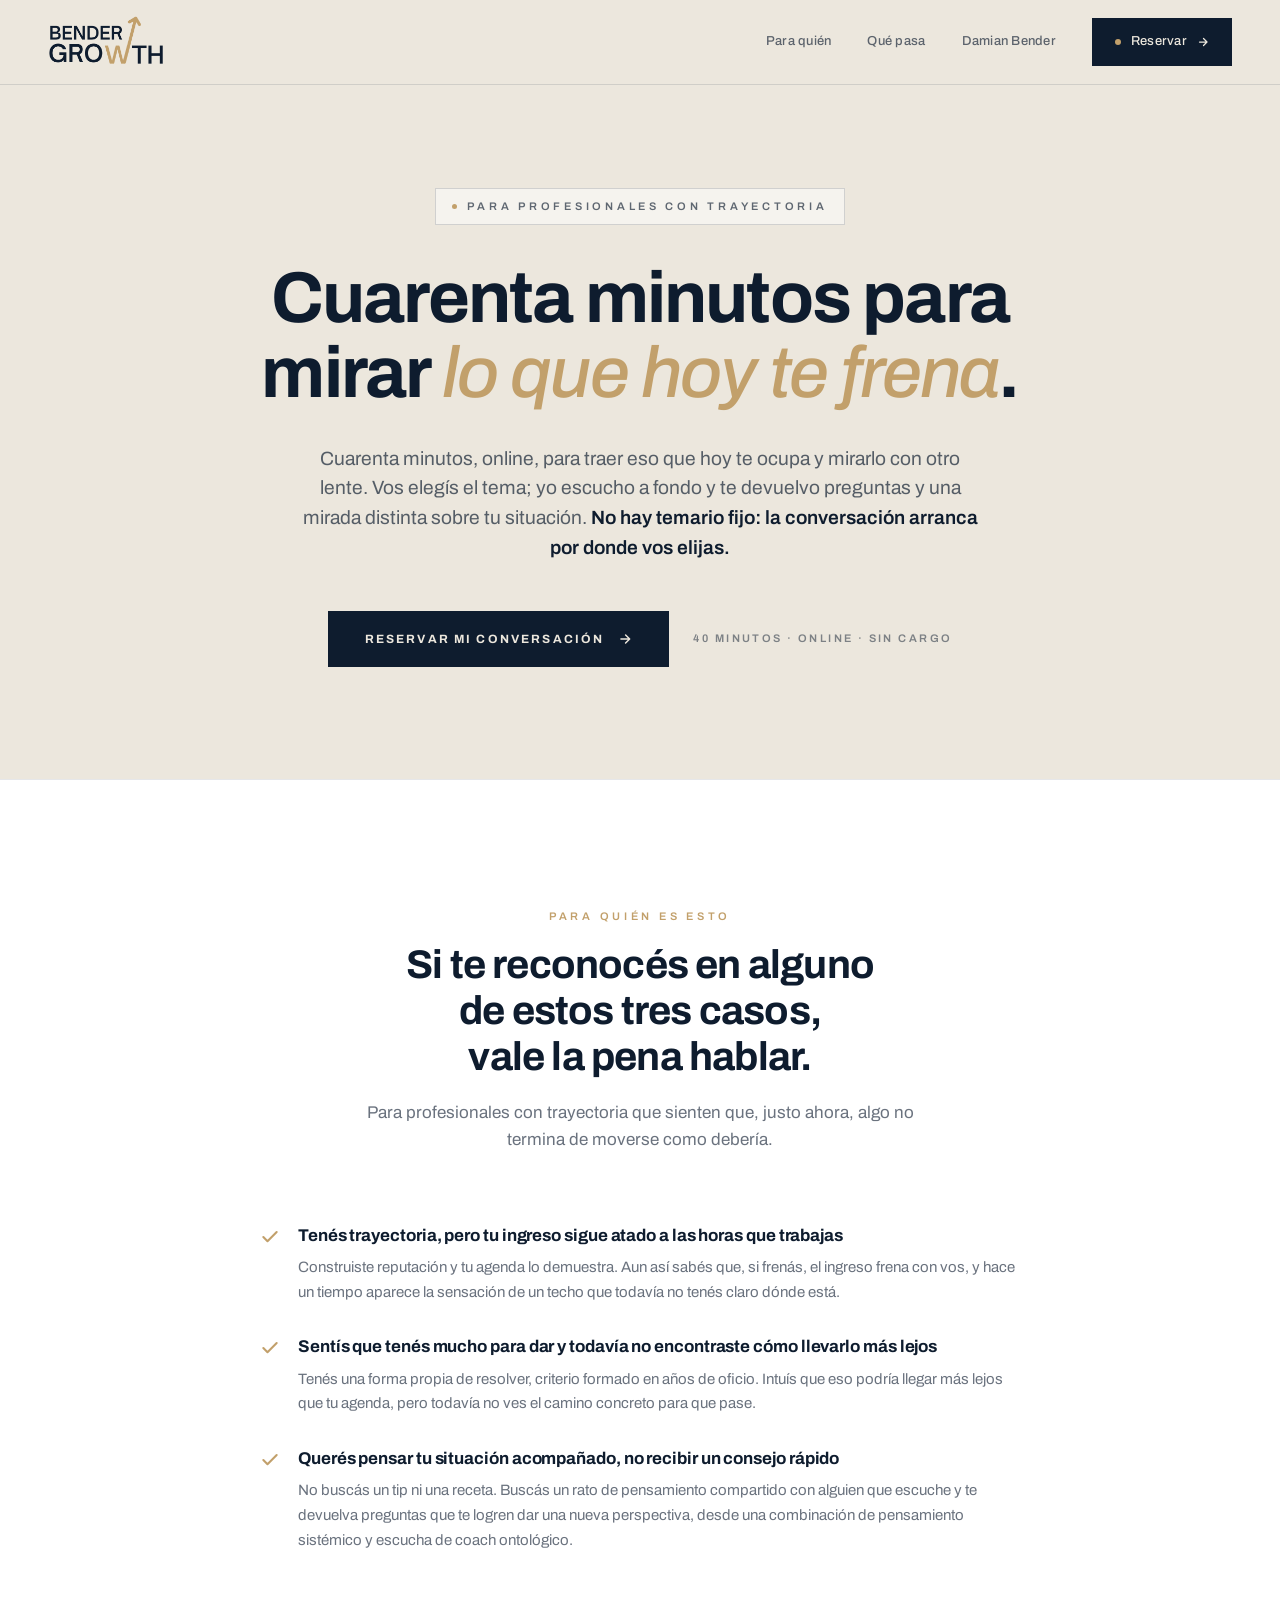
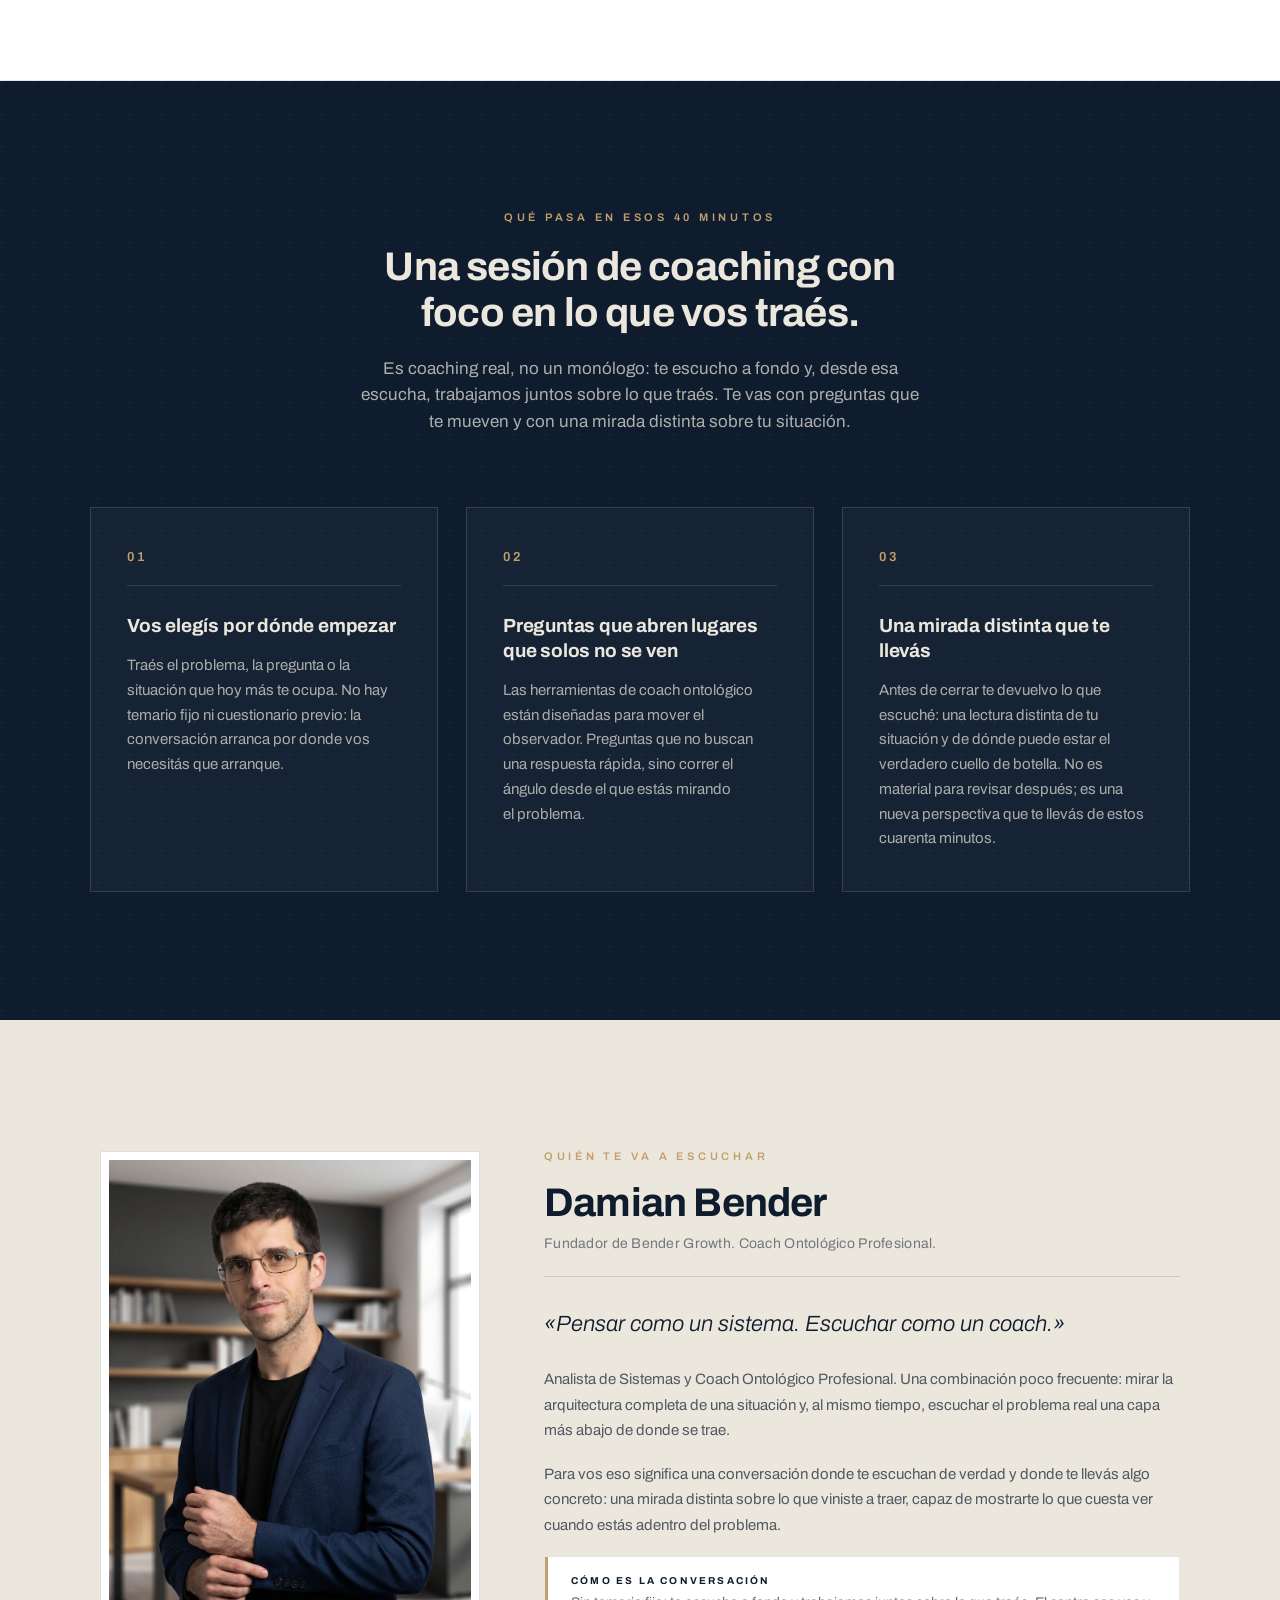
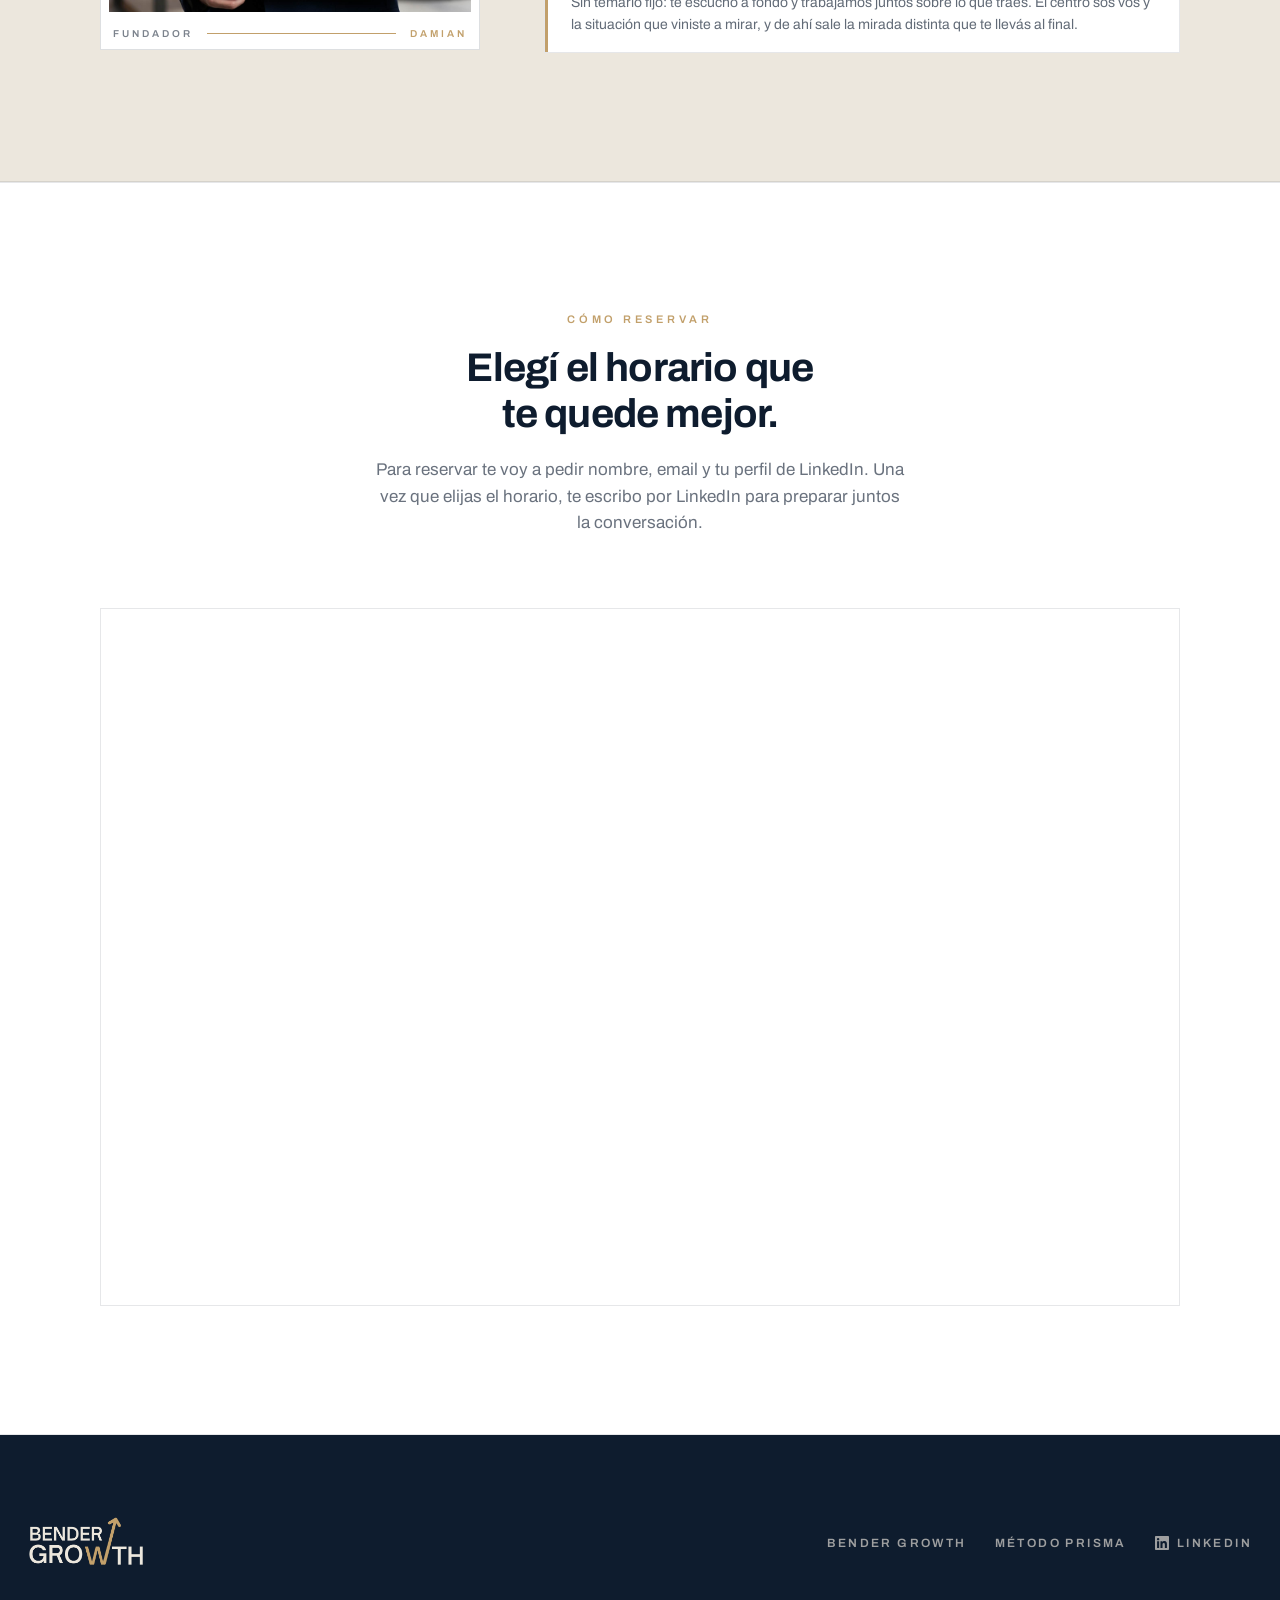
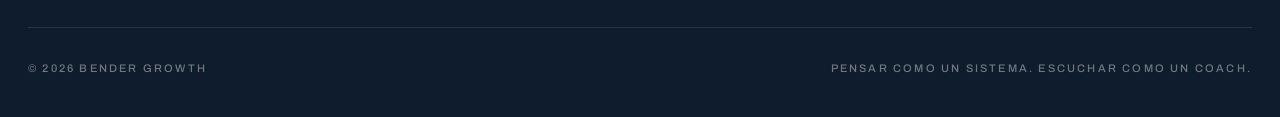
==== commit 03d65c66: "Merge branch 'main' of https://github.com/benderdamiancm-blip/bendergrowth # Conflicts: #	conversaci" ====
--- a/conversaciones/index.html
+++ b/conversaciones/index.html
@@ -1,12 +1,14 @@
 <!DOCTYPE html>
 <html lang="es">
+
 <head>
   <meta charset="UTF-8" />
   <meta name="viewport" content="width=device-width, initial-scale=1.0" />
 
   <!-- Primary -->
   <title>Conversaciones · Bender Growth</title>
-  <meta name="description" content="Cuarenta minutos, online y sin cargo, para mirar con otro lente lo que hoy te frena. Una sesión de coaching donde traés vos el tema y te llevás preguntas y una mirada distinta sobre tu situación." />
+  <meta name="description"
+    content="Cuarenta minutos, online y sin cargo, para mirar con otro lente lo que hoy te frena. Una sesión de coaching donde traés vos el tema y te llevás preguntas y una mirada distinta sobre tu situación." />
   <link rel="canonical" href="/conversaciones" />
   <meta name="author" content="Damian Bender" />
   <meta name="theme-color" content="#0E1C2E" />
@@ -21,7 +23,8 @@
   <meta property="og:site_name" content="Bender Growth" />
   <meta property="og:locale" content="es_AR" />
   <meta property="og:title" content="Conversaciones · Bender Growth" />
-  <meta property="og:description" content="Cuarenta minutos, online, para mirar lo que hoy te frena. Una sesión de coaching donde traés el tema y te llevás una mirada distinta sobre tu situación." />
+  <meta property="og:description"
+    content="Cuarenta minutos, online, para mirar lo que hoy te frena. Una sesión de coaching donde traés el tema y te llevás una mirada distinta sobre tu situación." />
   <meta property="og:url" content="https://bendergrowth.org/conversaciones" />
   <meta property="og:image" content="https://bendergrowth.org/assets/img/og-conversaciones.png" />
   <meta property="og:image:width" content="1200" />
@@ -31,13 +34,15 @@
   <!-- Twitter -->
   <meta name="twitter:card" content="summary_large_image" />
   <meta name="twitter:title" content="Conversaciones · Bender Growth" />
-  <meta name="twitter:description" content="Cuarenta minutos, online, para mirar lo que hoy te frena. Una sesión de coaching donde traés el tema y te llevás una mirada distinta sobre tu situación." />
+  <meta name="twitter:description"
+    content="Cuarenta minutos, online, para mirar lo que hoy te frena. Una sesión de coaching donde traés el tema y te llevás una mirada distinta sobre tu situación." />
   <meta name="twitter:image" content="https://bendergrowth.org/assets/img/og-conversaciones.png" />
 
   <!-- Fonts -->
   <link rel="preconnect" href="https://fonts.googleapis.com" />
   <link rel="preconnect" href="https://fonts.gstatic.com" crossorigin />
-  <link href="https://fonts.googleapis.com/css2?family=Archivo:wght@300;400;500;600;700&display=swap" rel="stylesheet" />
+  <link href="https://fonts.googleapis.com/css2?family=Archivo:wght@300;400;500;600;700&display=swap"
+    rel="stylesheet" />
 
   <!-- Styles -->
   <link rel="stylesheet" href="/css/global.css" />
@@ -76,6 +81,7 @@
   }
   </script>
 </head>
+
 <body>
 
   <!-- NAV -->
@@ -90,7 +96,10 @@
         <a href="#quien-soy">Damian Bender</a>
         <a href="#reservar" class="nav-cta">
           Reservar
-          <svg width="12" height="12" viewBox="0 0 24 24" fill="none" stroke="currentColor" stroke-width="2.5" stroke-linecap="round" stroke-linejoin="round" aria-hidden="true"><path d="M5 12h14M13 5l7 7-7 7"/></svg>
+          <svg width="12" height="12" viewBox="0 0 24 24" fill="none" stroke="currentColor" stroke-width="2.5"
+            stroke-linecap="round" stroke-linejoin="round" aria-hidden="true">
+            <path d="M5 12h14M13 5l7 7-7 7" />
+          </svg>
         </a>
       </div>
     </div>
@@ -98,177 +107,211 @@
 
   <main>
 
-  <!-- HERO -->
-  <section id="top" class="hero">
-    <span class="eyebrow-pill">Para profesionales con trayectoria</span>
-    <h1>Cuarenta minutos para mirar <em>lo que hoy te frena</em>.</h1>
-    <p class="lead">
-      Cuarenta minutos, online, para traer eso que hoy te ocupa y mirarlo con otro lente. Vos elegís el tema; yo escucho a fondo y te devuelvo preguntas y una mirada distinta sobre tu situación. <strong>No hay temario fijo: la conversación arranca por donde vos elijas.</strong>
-    </p>
-    <div class="hero-actions">
-      <a href="#reservar" class="btn-dark">
-        Reservar mi conversación
-        <svg width="14" height="14" viewBox="0 0 24 24" fill="none" stroke="currentColor" stroke-width="2.5" stroke-linecap="round" stroke-linejoin="round" aria-hidden="true"><path d="M5 12h14M13 5l7 7-7 7"/></svg>
-      </a>
-      <span class="hero-note">40 minutos · Online · Sin cargo</span>
-    </div>
-  </section>
-
-  <!-- PARA QUIÉN -->
-  <section id="para-quien" class="section white">
-    <div class="section-inner">
-      <div class="section-head">
-        <span class="eyebrow" style="margin-bottom: 18px;">Para quién es esto</span>
-        <h2>Si te reconocés en alguno de estos tres lugares, vale la pena hablar.</h2>
-        <p>
-          Pensada para profesionales con trayectoria que sienten que, justo ahora, algo no termina de moverse como debería.
-        </p>
-      </div>
-
-      <div class="pq-single">
-        <ul class="pq-list">
-          <li class="pq-item si">
-            <span class="pq-icon">
-              <svg width="20" height="20" viewBox="0 0 24 24" fill="none" stroke="currentColor" stroke-width="2.5" stroke-linecap="round" stroke-linejoin="round" aria-hidden="true"><path d="M20 6L9 17l-5-5"/></svg>
-            </span>
-            <div>
-              <h4>Tenés trayectoria, pero tu ingreso sigue atado a las horas que ponés</h4>
-              <p>
-                Construiste reputación y tu agenda lo demuestra. Aun así sabés que, si frenás, el ingreso frena con vos, y hace un tiempo aparece la sensación de un techo que todavía no sabés bien dónde está.
-              </p>
-            </div>
-          </li>
-          <li class="pq-item si">
-            <span class="pq-icon">
-              <svg width="20" height="20" viewBox="0 0 24 24" fill="none" stroke="currentColor" stroke-width="2.5" stroke-linecap="round" stroke-linejoin="round" aria-hidden="true"><path d="M20 6L9 17l-5-5"/></svg>
-            </span>
-            <div>
-              <h4>Sentís que tenés mucho para dar y todavía no encontraste cómo llevarlo más lejos</h4>
-              <p>
-                Tenés una forma propia de resolver, criterio formado en años de oficio. Intuís que eso podría llegar más lejos que tu agenda, pero todavía no ves el camino concreto para que pase.
-              </p>
-            </div>
-          </li>
-          <li class="pq-item si">
-            <span class="pq-icon">
-              <svg width="20" height="20" viewBox="0 0 24 24" fill="none" stroke="currentColor" stroke-width="2.5" stroke-linecap="round" stroke-linejoin="round" aria-hidden="true"><path d="M20 6L9 17l-5-5"/></svg>
-            </span>
-            <div>
-              <h4>Querés pensar tu situación acompañado, no recibir un consejo rápido</h4>
-              <p>
-                No buscás un tip ni una receta. Buscás un rato de pensamiento compartido con alguien que escuche bien y te devuelva preguntas que te corran el ángulo, desde una combinación poco común de pensamiento sistémico y escucha de coach ontológico.
-              </p>
-            </div>
-          </li>
-        </ul>
-      </div>
-    </div>
-  </section>
-
-  <!-- QUÉ PASA EN ESOS 40 MINUTOS -->
-  <section id="como-es" class="section dark">
-    <div class="dotgrid"></div>
-    <div class="section-inner">
-      <div class="section-head dark">
-        <span class="eyebrow" style="margin-bottom: 18px;">Qué pasa en esos 40 minutos</span>
-        <h2>Una sesión de coaching con foco en lo que vos traés.</h2>
-        <p>
-          Es coaching real, no un monólogo: te escucho a fondo y, desde esa escucha, trabajamos juntos sobre lo que traés. Te vas con preguntas que te mueven y con una mirada distinta sobre tu situación.
-        </p>
-      </div>
-
-      <div class="momentos">
-        <article class="momento">
-          <span class="num">01</span>
-          <h3>Vos elegís por dónde empezar</h3>
+    <!-- HERO -->
+    <section id="top" class="hero">
+      <span class="eyebrow-pill">Para profesionales con trayectoria</span>
+      <h1>Cuarenta minutos para mirar <em>lo que hoy te frena</em>.</h1>
+      <p class="lead">
+        Cuarenta minutos, online, para traer eso que hoy te ocupa y mirarlo con otro lente. Vos elegís el tema; yo
+        escucho a fondo y te devuelvo preguntas y una mirada distinta sobre tu situación. <strong>No hay temario fijo:
+          la conversación arranca por donde vos elijas.</strong>
+      </p>
+      <div class="hero-actions">
+        <a href="#reservar" class="btn-dark">
+          Reservar mi conversación
+          <svg width="14" height="14" viewBox="0 0 24 24" fill="none" stroke="currentColor" stroke-width="2.5"
+            stroke-linecap="round" stroke-linejoin="round" aria-hidden="true">
+            <path d="M5 12h14M13 5l7 7-7 7" />
+          </svg>
+        </a>
+        <span class="hero-note">40 minutos · Online · Sin cargo</span>
+      </div>
+    </section>
+
+    <!-- PARA QUIÉN -->
+    <section id="para-quien" class="section white">
+      <div class="section-inner">
+        <div class="section-head">
+          <span class="eyebrow" style="margin-bottom: 18px;">Para quién es esto</span>
+          <h2>Si te reconocés en alguno de estos tres casos, vale la pena hablar.</h2>
           <p>
-            Traés el problema, la pregunta o la situación que hoy más te ocupa. No hay temario fijo ni cuestionario previo: la conversación arranca por donde vos necesitás que arranque.
-          </p>
-        </article>
-
-        <article class="momento">
-          <span class="num">02</span>
-          <h3>Preguntas que abren lugares que solos no se ven</h3>
+            Para profesionales con trayectoria que sienten que, justo ahora, algo no termina de moverse como
+            debería.
+          </p>
+        </div>
+
+        <div class="pq-single">
+          <ul class="pq-list">
+            <li class="pq-item si">
+              <span class="pq-icon">
+                <svg width="20" height="20" viewBox="0 0 24 24" fill="none" stroke="currentColor" stroke-width="2.5"
+                  stroke-linecap="round" stroke-linejoin="round" aria-hidden="true">
+                  <path d="M20 6L9 17l-5-5" />
+                </svg>
+              </span>
+              <div>
+                <h4>Tenés trayectoria, pero tu ingreso sigue atado a las horas que trabajas</h4>
+                <p>
+                  Construiste reputación y tu agenda lo demuestra. Aun así sabés que, si frenás, el ingreso frena con
+                  vos, y hace un tiempo aparece la sensación de un techo que todavía no tenés claro dónde está.
+                </p>
+              </div>
+            </li>
+            <li class="pq-item si">
+              <span class="pq-icon">
+                <svg width="20" height="20" viewBox="0 0 24 24" fill="none" stroke="currentColor" stroke-width="2.5"
+                  stroke-linecap="round" stroke-linejoin="round" aria-hidden="true">
+                  <path d="M20 6L9 17l-5-5" />
+                </svg>
+              </span>
+              <div>
+                <h4>Sentís que tenés mucho para dar y todavía no encontraste cómo llevarlo más lejos</h4>
+                <p>
+                  Tenés una forma propia de resolver, criterio formado en años de oficio. Intuís que eso podría llegar
+                  más lejos que tu agenda, pero todavía no ves el camino concreto para que pase.
+                </p>
+              </div>
+            </li>
+            <li class="pq-item si">
+              <span class="pq-icon">
+                <svg width="20" height="20" viewBox="0 0 24 24" fill="none" stroke="currentColor" stroke-width="2.5"
+                  stroke-linecap="round" stroke-linejoin="round" aria-hidden="true">
+                  <path d="M20 6L9 17l-5-5" />
+                </svg>
+              </span>
+              <div>
+                <h4>Querés pensar tu situación acompañado, no recibir un consejo rápido</h4>
+                <p>
+                  No buscás un tip ni una receta. Buscás un rato de pensamiento compartido con alguien que escuche
+                  y te devuelva preguntas que te logren dar una nueva perspectiva, desde una combinación de pensamiento
+                  sistémico y escucha de coach ontológico.
+                </p>
+              </div>
+            </li>
+          </ul>
+        </div>
+      </div>
+    </section>
+
+    <!-- QUÉ PASA EN ESOS 40 MINUTOS -->
+    <section id="como-es" class="section dark">
+      <div class="dotgrid"></div>
+      <div class="section-inner">
+        <div class="section-head dark">
+          <span class="eyebrow" style="margin-bottom: 18px;">Qué pasa en esos 40 minutos</span>
+          <h2>Una sesión de coaching con foco en lo que vos traés.</h2>
           <p>
-            Las herramientas de coach ontológico están diseñadas para mover el observador. Preguntas que no buscan una respuesta rápida, sino correr el ángulo desde el que estás mirando el problema.
-          </p>
-        </article>
-
-        <article class="momento">
-          <span class="num">03</span>
-          <h3>Una mirada distinta que te llevás</h3>
-          <p>
-            Antes de cerrar te devuelvo lo que vi: una lectura distinta de tu situación y de dónde puede estar el verdadero cuello de botella. No es material para revisar después; es la mirada que te llevás de estos cuarenta minutos.
-          </p>
-        </article>
-      </div>
-    </div>
-  </section>
-
-  <!-- QUIÉN SOY -->
-  <section id="quien-soy" class="section bone">
-    <div class="fundador-grid">
-      <div class="photo-frame">
-        <div class="photo" role="img" aria-label="Retrato de Damian Bender"></div>
-        <div class="photo-meta">
-          <span>Fundador</span>
-          <span class="hr-gold"></span>
-          <span>Damian</span>
-        </div>
-      </div>
-
-      <div class="fundador-content">
-        <span class="eyebrow" style="display:block;">Quién te va a escuchar</span>
-        <h2>Damian Bender</h2>
-        <p class="fundador-role">Fundador de Bender Growth. Coach Ontológico Profesional.</p>
-
-        <p class="quote">«Pensar como un sistema. Escuchar como un coach.»</p>
-
-        <p class="bio">
-          Analista de Sistemas y Coach Ontológico Profesional. Una combinación poco frecuente: mirar la arquitectura completa de una situación y, al mismo tiempo, escuchar el problema real una capa más abajo de donde se trae.
-        </p>
-        <p class="bio">
-          Para vos eso significa una conversación donde te escuchan de verdad y donde te llevás algo concreto: una mirada distinta sobre lo que viniste a traer, capaz de mostrarte lo que cuesta ver cuando estás adentro del problema.
-        </p>
-
-        <div class="badge-block">
-          <div class="badge-row">
-            <div class="body">
-              <span class="label">Cómo es la conversación</span>
-              <p>Sin temario fijo: te escucho a fondo y trabajamos juntos sobre lo que traés. El centro sos vos y la situación que viniste a mirar, y de ahí sale la mirada distinta que te llevás al final.</p>
+            Es coaching real, no un monólogo: te escucho a fondo y, desde esa escucha, trabajamos juntos sobre lo que
+            traés. Te vas con preguntas que te mueven y con una mirada distinta sobre tu situación.
+          </p>
+        </div>
+
+        <div class="momentos">
+          <article class="momento">
+            <span class="num">01</span>
+            <h3>Vos elegís por dónde empezar</h3>
+            <p>
+              Traés el problema, la pregunta o la situación que hoy más te ocupa. No hay temario fijo ni cuestionario
+              previo: la conversación arranca por donde vos necesitás que arranque.
+            </p>
+          </article>
+
+          <article class="momento">
+            <span class="num">02</span>
+            <h3>Preguntas que abren lugares que solos no se ven</h3>
+            <p>
+              Las herramientas de coach ontológico están diseñadas para mover el observador. Preguntas que no buscan una
+              respuesta rápida, sino correr el ángulo desde el que estás mirando el problema.
+            </p>
+          </article>
+
+          <article class="momento">
+            <span class="num">03</span>
+            <h3>Una mirada distinta que te llevás</h3>
+            <p>
+              Antes de cerrar te devuelvo lo que escuché: una lectura distinta de tu situación y de dónde puede estar el
+              verdadero cuello de botella. No es material para revisar después; es una nueva perspectiva que te llevás
+              de estos
+              cuarenta minutos.
+            </p>
+          </article>
+        </div>
+      </div>
+    </section>
+
+    <!-- QUIÉN SOY -->
+    <section id="quien-soy" class="section bone">
+      <div class="fundador-grid">
+        <div class="photo-frame">
+          <div class="photo" role="img" aria-label="Retrato de Damian Bender"></div>
+          <div class="photo-meta">
+            <span>Fundador</span>
+            <span class="hr-gold"></span>
+            <span>Damian</span>
+          </div>
+        </div>
+
+        <div class="fundador-content">
+          <span class="eyebrow" style="display:block;">Quién te va a escuchar</span>
+          <h2>Damian Bender</h2>
+          <p class="fundador-role">Fundador de Bender Growth. Coach Ontológico Profesional.</p>
+
+          <p class="quote">«Pensar como un sistema. Escuchar como un coach.»</p>
+
+          <p class="bio">
+            Analista de Sistemas y Coach Ontológico Profesional. Una combinación poco frecuente: mirar la arquitectura
+            completa de una situación y, al mismo tiempo, escuchar el problema real una capa más abajo de donde se trae.
+          </p>
+          <p class="bio">
+            Para vos eso significa una conversación donde te escuchan de verdad y donde te llevás algo concreto: una
+            mirada distinta sobre lo que viniste a traer, capaz de mostrarte lo que cuesta ver cuando estás adentro del
+            problema.
+          </p>
+
+          <div class="badge-block">
+            <div class="badge-row">
+              <div class="body">
+                <span class="label">Cómo es la conversación</span>
+                <p>Sin temario fijo: te escucho a fondo y trabajamos juntos sobre lo que traés. El centro sos vos y la
+                  situación que viniste a mirar, y de ahí sale la mirada distinta que te llevás al final.</p>
+              </div>
             </div>
           </div>
         </div>
       </div>
-    </div>
-  </section>
-
-  <!-- RESERVAR + EMBED CAL.COM -->
-  <section id="reservar" class="section white">
-    <div class="section-inner">
-      <div class="section-head">
-        <span class="eyebrow" style="margin-bottom: 18px;">Cómo reservar</span>
-        <h2>Elegí el horario que te quede mejor.</h2>
-        <p>
-          Para reservar te voy a pedir nombre, email y tu perfil de LinkedIn. Una vez que elijas el horario, te escribo por LinkedIn para preparar juntos la conversación.
-        </p>
-      </div>
-
-      <!-- Cal.com inline embed -->
-      <div class="cal-wrapper">
-        <div id="cal-inline" style="width:100%; min-height:680px;"></div>
-        <noscript>
-          <div class="cal-fallback">
-            <p>Para reservar necesitás tener JavaScript activado. También podés abrir el calendario directamente:</p>
-            <a href="https://cal.com/bendergrowth/conversacion" target="_blank" rel="noopener noreferrer" class="btn-dark">
-              Abrir calendario
-              <svg width="14" height="14" viewBox="0 0 24 24" fill="none" stroke="currentColor" stroke-width="2.5" stroke-linecap="round" stroke-linejoin="round" aria-hidden="true"><path d="M7 17L17 7M7 7h10v10"/></svg>
-            </a>
-          </div>
-        </noscript>
-      </div>
-    </div>
-  </section>
+    </section>
+
+    <!-- RESERVAR + EMBED CAL.COM -->
+    <section id="reservar" class="section white">
+      <div class="section-inner">
+        <div class="section-head">
+          <span class="eyebrow" style="margin-bottom: 18px;">Cómo reservar</span>
+          <h2>Elegí el horario que te quede mejor.</h2>
+          <p>
+            Para reservar te voy a pedir nombre, email y tu perfil de LinkedIn. Una vez que elijas el horario, te
+            escribo por LinkedIn para preparar juntos la conversación.
+          </p>
+        </div>
+
+        <!-- Cal.com inline embed -->
+        <div class="cal-wrapper">
+          <div id="cal-inline" style="width:100%; min-height:680px;"></div>
+          <noscript>
+            <div class="cal-fallback">
+              <p>Para reservar necesitás tener JavaScript activado. También podés abrir el calendario directamente:</p>
+              <a href="https://cal.com/bendergrowth/conversacion" target="_blank" rel="noopener noreferrer"
+                class="btn-dark">
+                Abrir calendario
+                <svg width="14" height="14" viewBox="0 0 24 24" fill="none" stroke="currentColor" stroke-width="2.5"
+                  stroke-linecap="round" stroke-linejoin="round" aria-hidden="true">
+                  <path d="M7 17L17 7M7 7h10v10" />
+                </svg>
+              </a>
+            </div>
+          </noscript>
+        </div>
+      </div>
+    </section>
 
   </main>
 
@@ -283,8 +326,12 @@
         <nav class="footer-nav" aria-label="Pie de página">
           <a href="/">Bender Growth</a>
           <a href="/metodo-prisma">Método Prisma</a>
-          <a href="https://www.linkedin.com/in/damian-bender/" target="_blank" rel="noopener noreferrer" class="footer-li">
-            <svg width="14" height="14" viewBox="0 0 24 24" fill="currentColor" aria-hidden="true"><path d="M20.447 20.452h-3.554v-5.569c0-1.328-.027-3.037-1.852-3.037-1.853 0-2.136 1.445-2.136 2.939v5.667H9.351V9h3.414v1.561h.046c.477-.9 1.637-1.85 3.37-1.85 3.601 0 4.267 2.37 4.267 5.455v6.286zM5.337 7.433a2.062 2.062 0 01-2.063-2.065 2.063 2.063 0 112.063 2.065zm1.782 13.019H3.555V9h3.564v11.452zM22.225 0H1.771C.792 0 0 .774 0 1.729v20.542C0 23.227.792 24 1.771 24h20.451C23.2 24 24 23.227 24 22.271V1.729C24 .774 23.2 0 22.222 0h.003z"/></svg>
+          <a href="https://www.linkedin.com/in/damian-bender/" target="_blank" rel="noopener noreferrer"
+            class="footer-li">
+            <svg width="14" height="14" viewBox="0 0 24 24" fill="currentColor" aria-hidden="true">
+              <path
+                d="M20.447 20.452h-3.554v-5.569c0-1.328-.027-3.037-1.852-3.037-1.853 0-2.136 1.445-2.136 2.939v5.667H9.351V9h3.414v1.561h.046c.477-.9 1.637-1.85 3.37-1.85 3.601 0 4.267 2.37 4.267 5.455v6.286zM5.337 7.433a2.062 2.062 0 01-2.063-2.065 2.063 2.063 0 112.063 2.065zm1.782 13.019H3.555V9h3.564v11.452zM22.225 0H1.771C.792 0 0 .774 0 1.729v20.542C0 23.227.792 24 1.771 24h20.451C23.2 24 24 23.227 24 22.271V1.729C24 .774 23.2 0 22.222 0h.003z" />
+            </svg>
             LinkedIn
           </a>
         </nav>
@@ -348,4 +395,5 @@
     });
   </script>
 </body>
-</html>
+
+</html>
